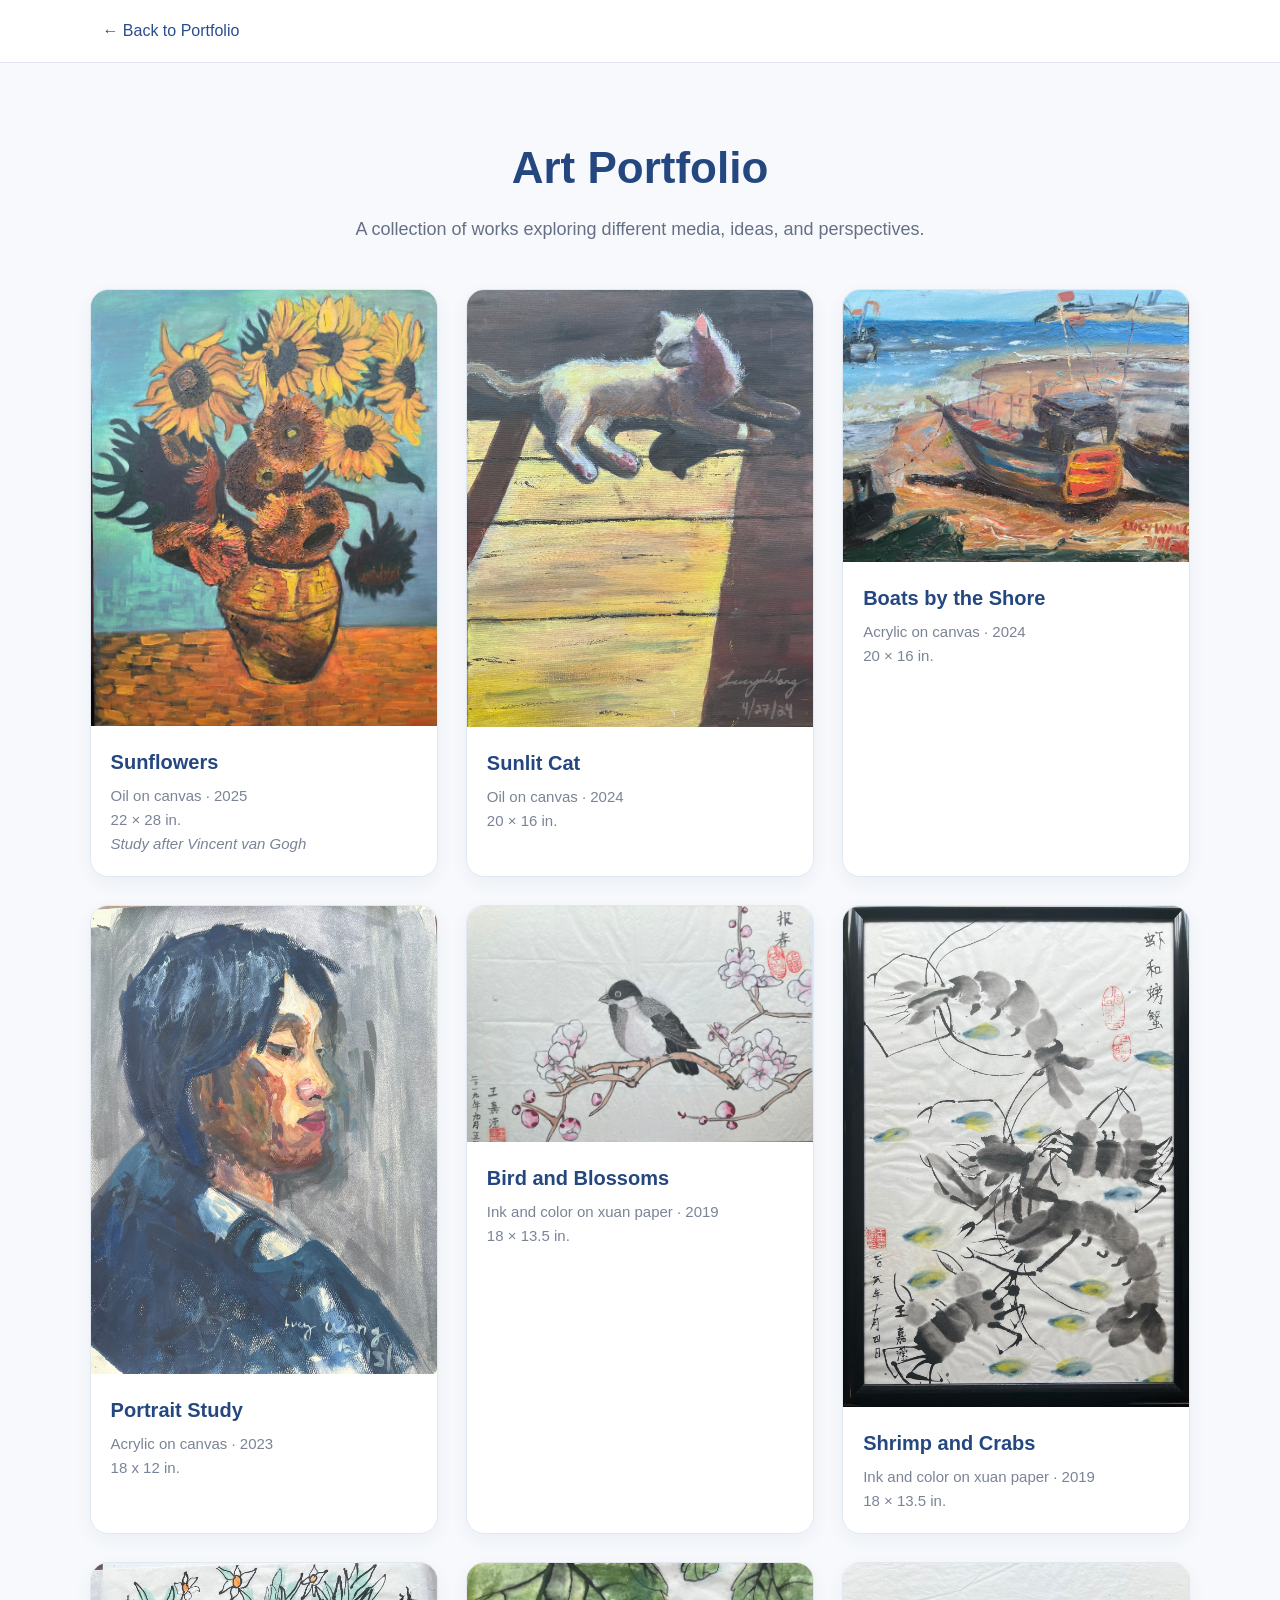
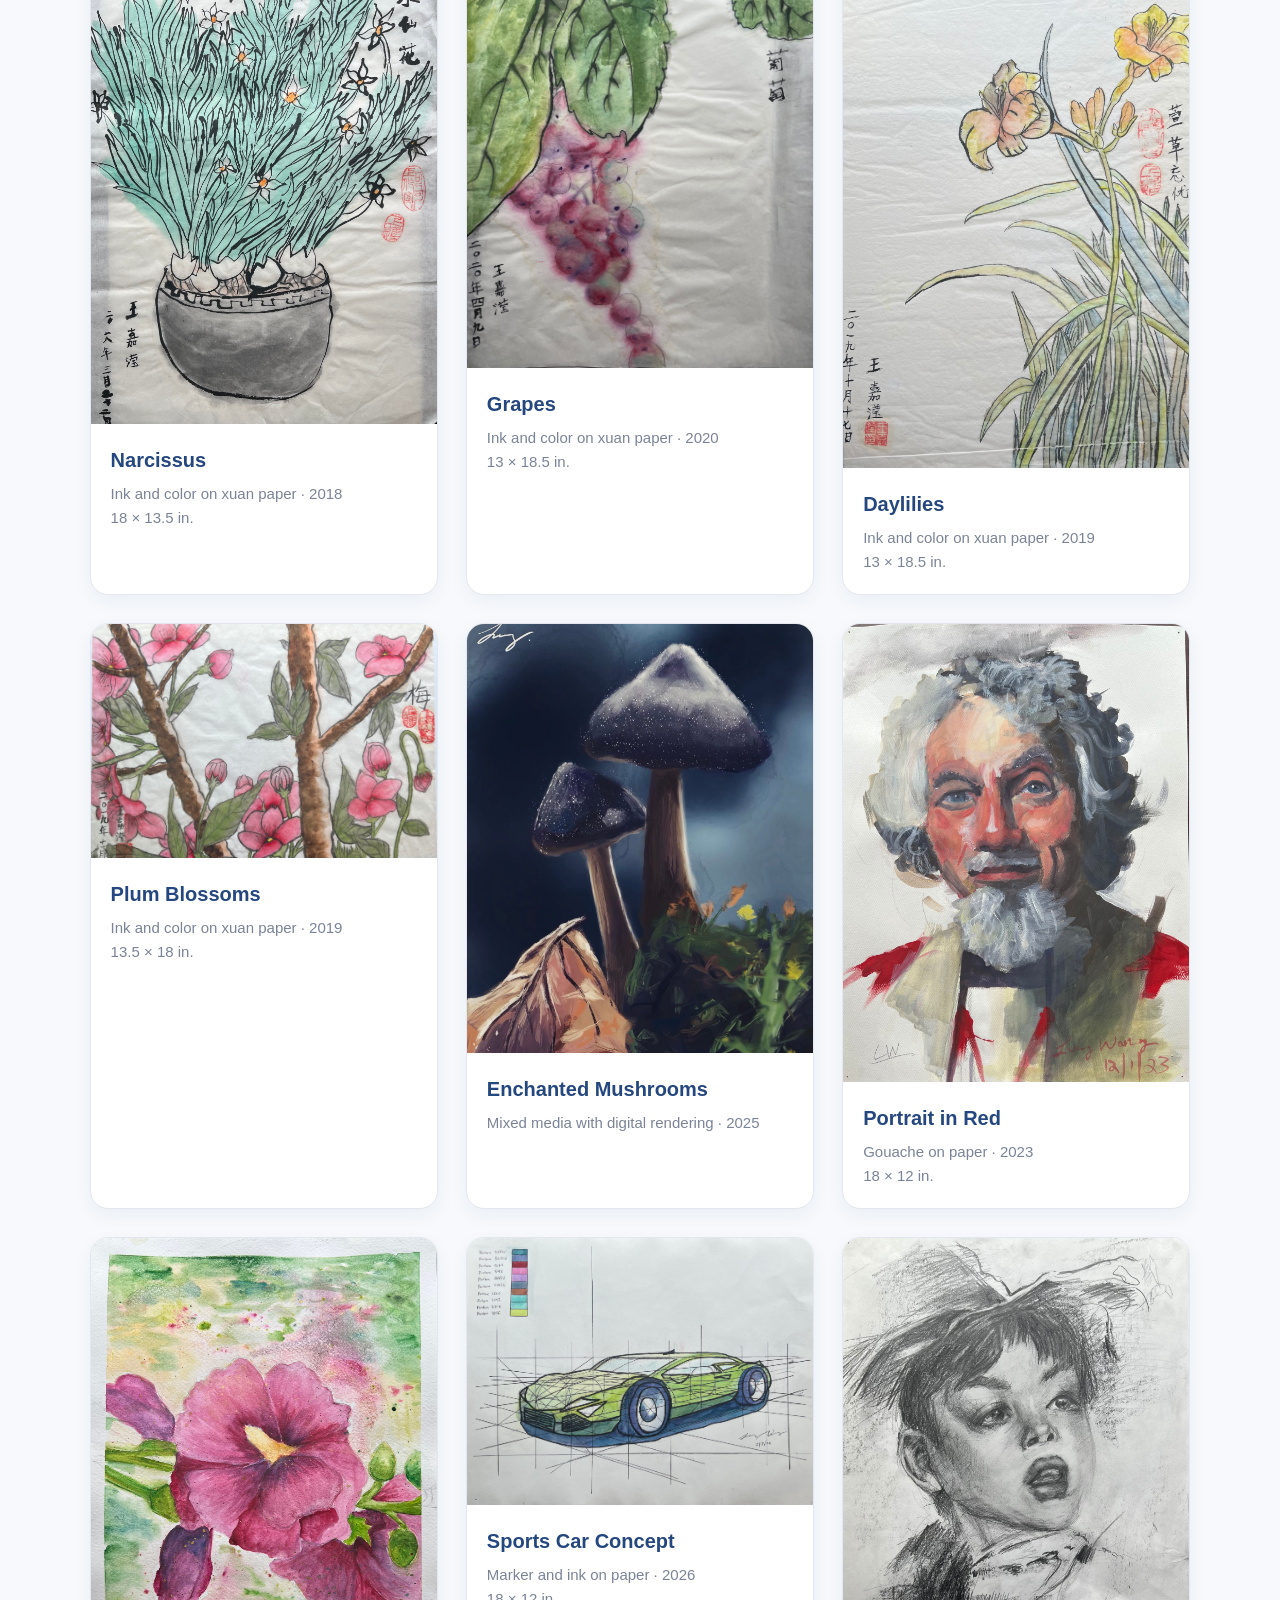
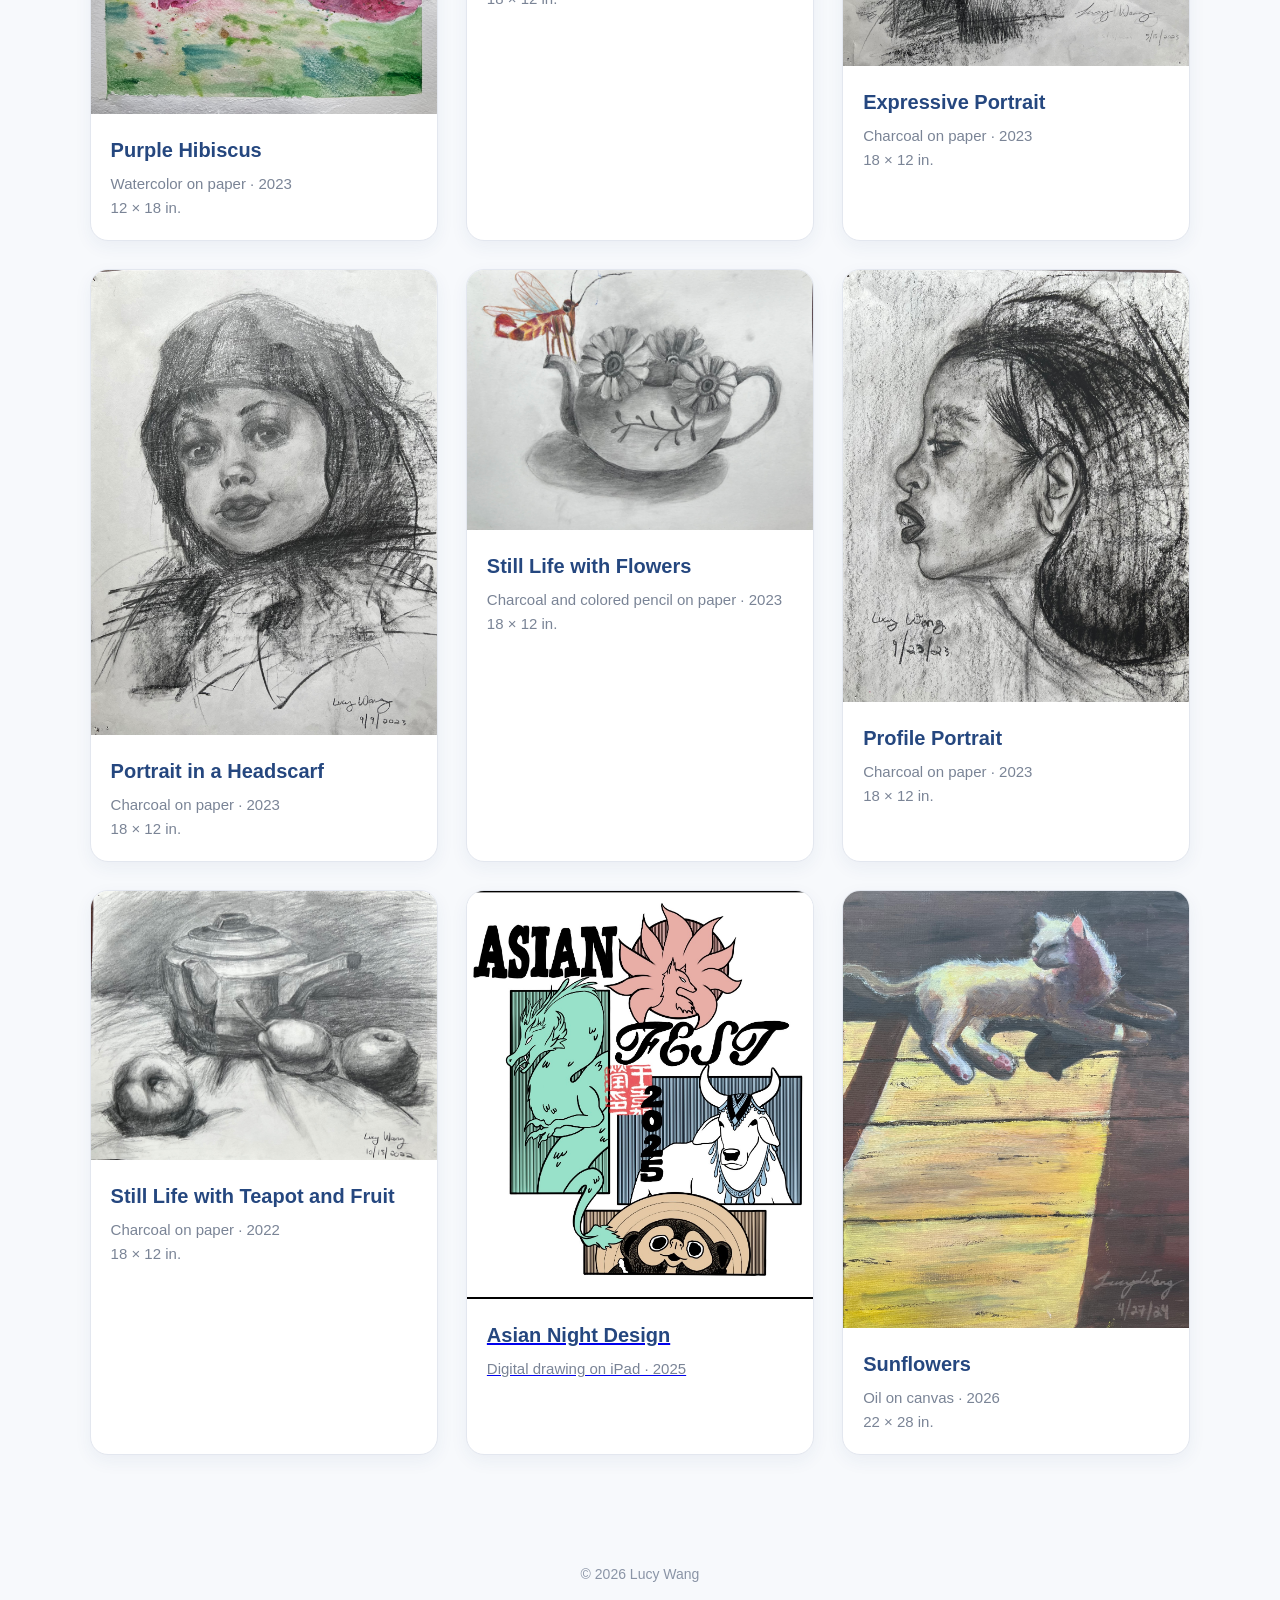
==== art.html @ b8e110b5 "Update art.html" ====
<!DOCTYPE html>
<html lang="en">
<head>
  <meta charset="UTF-8">
  <meta name="viewport" content="width=device-width, initial-scale=1.0">

  <title>Art Portfolio | Lucy Wang</title>

  <style>
    * {
      margin: 0;
      padding: 0;
      box-sizing: border-box;
    }

    body {
      font-family: Arial, Helvetica, sans-serif;
      background: #f7f9fc;
      color: #1f2f57;
      line-height: 1.6;
    }

    /* Top bar */
    .top-bar {
      width: 100%;
      background: white;
      border-bottom: 1px solid #e2e6ee;
      padding: 18px 8%;
      position: sticky;
      top: 0;
      z-index: 100;
    }

    .top-bar a {
      text-decoration: none;
      color: #284d8f;
      font-size: 16px;
      font-weight: 500;
    }

    .top-bar a:hover {
      opacity: 0.7;
    }

    /* Header */
    .art-header {
      text-align: center;
      padding: 70px 20px 45px;
    }

    .art-header h1 {
      font-size: 44px;
      font-weight: 600;
      margin-bottom: 12px;
      color: #25477f;
    }

    .art-header p {
      max-width: 680px;
      margin: 0 auto;
      font-size: 18px;
      color: #667085;
    }

    /* Gallery */
    .gallery {
      width: 86%;
      max-width: 1200px;
      margin: 0 auto;
      display: grid;
      grid-template-columns: repeat(3, 1fr);
      gap: 28px;
      padding-bottom: 80px;
    }

    .art-card {
      background: white;
      border: 1px solid #e3e7ef;
      border-radius: 18px;
      overflow: hidden;
      box-shadow: 0 6px 18px rgba(36, 71, 127, 0.06);
      transition: transform 0.25s ease, box-shadow 0.25s ease;
    }

    .art-card:hover {
      transform: translateY(-5px);
      box-shadow: 0 10px 25px rgba(36, 71, 127, 0.12);
    }

    .art-card img {
    width: 100%;
    height: auto;
    display: block;
}

    .art-info {
      padding: 20px;
    }

    .art-info h3 {
      font-size: 20px;
      margin-bottom: 6px;
      color: #25477f;
    }

    .art-info p {
      font-size: 15px;
      color: #7a8496;
    }

    /* Footer */
    footer {
      text-align: center;
      padding: 28px 20px 40px;
      color: #8a94a6;
      font-size: 14px;
    }

    /* Tablet */
    @media (max-width: 900px) {
      .gallery {
        grid-template-columns: repeat(2, 1fr);
      }

      .art-header h1 {
        font-size: 38px;
      }
    }

    /* Mobile */
    @media (max-width: 600px) {
      .top-bar {
        padding: 16px 6%;
      }

      .art-header {
        padding: 50px 20px 35px;
      }

      .art-header h1 {
        font-size: 32px;
      }

      .art-header p {
        font-size: 16px;
      }

      .gallery {
        width: 90%;
        grid-template-columns: 1fr;
        gap: 22px;
      }

      .art-card img {
        height: auto;
      }
    }

    /* Full-screen artwork lightbox */
.art-card img {
    cursor: zoom-in;
}

.lightbox {
    display: none;
    position: fixed;
    inset: 0;
    z-index: 9999;
    background: rgba(0, 0, 0, 0.88);
    align-items: center;
    justify-content: center;
    padding: 30px;
}

.lightbox.active {
    display: flex;
}

.lightbox img {
    max-width: 92vw;
    max-height: 90vh;
    width: auto;
    height: auto;
    object-fit: contain;
    border-radius: 4px;
}

.lightbox-close {
    position: fixed;
    top: 20px;
    right: 28px;
    border: none;
    background: transparent;
    color: white;
    font-size: 42px;
    line-height: 1;
    cursor: pointer;
    z-index: 10000;
}
  </style>
</head>

<body>

  <!-- Back to main portfolio -->
  <div class="top-bar">
    <a href="index.html">← Back to Portfolio</a>
  </div>

  <!-- Page title -->
  <section class="art-header">
    <h1>Art Portfolio</h1>
    <p>
      A collection of works exploring different media, ideas,
      and perspectives.
    </p>
  </section>

  <!-- Art Gallery -->
  <section class="gallery">

    <!-- Artwork 1 -->
    <div class="art-card">
      <img src="images/art1.jpg" alt="Artwork by Lucy Wang">
      <div class="art-info">
        <h3>Sunflowers</h3>
<p>Oil on canvas · 2025</p>
<p>22 × 28 in.</p>
<p><em>Study after Vincent van Gogh</em></p>
      </div>
    </div>

    <!-- Artwork 2 -->
    <div class="art-card">
      <img src="images/art2.jpg" alt="Artwork by Lucy Wang">
      <div class="art-info">
         <h3>Sunlit Cat</h3>
<p>Oil on canvas · 2024</p>
<p>20 × 16 in.</p>
      </div>
    </div>

    <!-- Artwork 3 -->
    <div class="art-card">
      <img src="images/art9.jpg" alt="Artwork by Lucy Wang">
      <div class="art-info">
        <h3>Boats by the Shore</h3>
<p>Acrylic on canvas · 2024</p>
<p>20 × 16 in.</p>
      </div>
    </div>

    <!-- Artwork 4 -->
    <div class="art-card">
      <img src="images/art16.jpg" alt="Artwork by Lucy Wang">
      <div class="art-info">
       
        <h3>Portrait Study</h3>
<p>Acrylic on canvas · 2023</p>
<p>18 x 12 in.</p>
      </div>
    </div>

    <!-- Artwork 5 -->
    <div class="art-card">
      <img src="images/art3.jpg" alt="Artwork by Lucy Wang">
      <div class="art-info">
        <h3>Bird and Blossoms</h3>
<p>Ink and color on xuan paper · 2019</p>
<p>18 × 13.5 in.</p>
      </div>
    </div>

    <!-- Artwork 6 -->
    <div class="art-card">
      <img src="images/art4.jpg" alt="Artwork by Lucy Wang">
      <div class="art-info">
        <h3>Shrimp and Crabs</h3>
<p>Ink and color on xuan paper · 2019</p>
<p>18 × 13.5 in.</p>
      </div>
    </div>

    <!-- Artwork 7 -->
    <div class="art-card">
      <img src="images/art13.jpg" alt="Artwork by Lucy Wang">
      <div class="art-info">
        <h3>Narcissus</h3>
<p>Ink and color on xuan paper · 2018</p>
<p>18 × 13.5 in.</p>
      </div>
    </div>

    <!-- Artwork 8 -->
    <div class="art-card">
      <img src="images/art12.jpg" alt="Artwork by Lucy Wang">
      <div class="art-info">
        <h3>Grapes</h3>
<p>Ink and color on xuan paper · 2020</p>
<p>13 × 18.5 in.</p>
      </div>
    </div>

    <!-- Artwork 9 -->
    <div class="art-card">
      <img src="images/art11.jpg" alt="Artwork by Lucy Wang">
      <div class="art-info">
        <h3>Daylilies</h3>
<p>Ink and color on xuan paper · 2019</p>
<p>13 × 18.5 in.</p>
    </div>
</div>
    <!-- Artwork 10 -->
    <div class="art-card">
      <img src="images/art10.jpg" alt="Artwork by Lucy Wang">
      <div class="art-info">
        <h3>Plum Blossoms</h3>
<p>Ink and color on xuan paper · 2019</p>
<p>13.5 × 18 in.</p>
      </div>
    </div>

    <!-- Artwork 11 -->
    <div class="art-card">
      <img src="images/art5.jpg" alt="Artwork by Lucy Wang">
      <div class="art-info">
        <h3>Enchanted Mushrooms</h3>
<p>Mixed media with digital rendering · 2025</p>
      </div>
    </div>

    <!-- Artwork 12 -->
    <div class="art-card">
      <img src="images/art6.jpg" alt="Artwork by Lucy Wang">
      <div class="art-info">
       <h3>Portrait in Red</h3>
<p>Gouache on paper · 2023</p>
<p>18 × 12 in.</p>
    </div>
</div>
    <!-- Artwork 13 -->
    <div class="art-card">
      <img src="images/art15.jpg" alt="Artwork by Lucy Wang">
      <div class="art-info">
        <h3>Purple Hibiscus</h3>
<p>Watercolor on paper · 2023</p>
<p>12 × 18 in.</p>
      </div>
    </div>

    <!-- Artwork 14 -->
    <div class="art-card">
      <img src="images/art14.jpg" alt="Artwork by Lucy Wang">
      <div class="art-info">
       <h3>Sports Car Concept</h3>
<p>Marker and ink on paper · 2026</p>
<p>18 × 12 in.</p>
      </div>
    </div>

    <!-- Artwork 15 -->
    <div class="art-card">
      <img src="images/art7.jpg" alt="Artwork by Lucy Wang">
      <div class="art-info">
        <h3>Expressive Portrait</h3>
<p>Charcoal on paper · 2023</p>
<p>18 × 12 in.</p>
      </div>
    </div>

    <!-- Artwork 16 -->
    <div class="art-card">
      <img src="images/art8.jpg" alt="Artwork by Lucy Wang">
      <div class="art-info">
        <h3>Portrait in a Headscarf</h3>
<p>Charcoal on paper · 2023</p>
<p>18 × 12 in.</p>
      </div>
    </div>

    <!-- Artwork 17 -->
    <div class="art-card">
      <img src="images/art19.jpg" alt="Artwork by Lucy Wang">
      <div class="art-info">
        <h3>Still Life with Flowers</h3>
<p>Charcoal and colored pencil on paper · 2023</p>
<p>18 × 12 in.</p>

      </div>
    </div>

    <!-- Artwork 18 -->
    <div class="art-card">
      <img src="images/art18.jpg" alt="Artwork by Lucy Wang">
      <div class="art-info">
        <h3>Profile Portrait</h3>
<p>Charcoal on paper · 2023</p>
<p>18 × 12 in.</p>
      </div>
    </div>

    <!-- Artwork 19 -->
    <div class="art-card">
      <img src="images/art17.jpg" alt="Artwork by Lucy Wang">
      <div class="art-info">
        <h3>Still Life with Teapot and Fruit</h3>
<p>Charcoal on paper · 2022</p>
<p>18 × 12 in.</p>

      </div>
    </div>

    <!-- Artwork 20 -->
    
   
    <a href="asian-night.html" class="art-card">
  <img src="images/asian-night-design.jpg" alt="Asian Night Poster Design">
  <div class="art-info">
    <h3>Asian Night Design</h3>
    <p>Digital drawing on iPad · 2025</p>
  </div>
</a>

    <!-- Artwork 21 -->
    <div class="art-card">
      <img src="images/art2.jpg" alt="Artwork by Lucy Wang">
      <div class="art-info">
        <h3>Sunflowers</h3>
<p>Oil on canvas · 2026</p>
<p>22 × 28 in.</p>
      </div>
    </div>

  </section>

  <footer>
    © 2026 Lucy Wang
  </footer>

  <!-- Artwork Lightbox -->
<div id="lightbox" class="lightbox">
    <button class="lightbox-close" aria-label="Close">&times;</button>
    <img id="lightbox-img" src="" alt="Enlarged artwork">
</div>

<script>
    const lightbox = document.getElementById("lightbox");
    const lightboxImg = document.getElementById("lightbox-img");
    const closeBtn = document.querySelector(".lightbox-close");

    document.querySelectorAll(".art-card img").forEach(img => {
        img.addEventListener("click", function () {
            lightboxImg.src = this.src;
            lightboxImg.alt = this.alt;
            lightbox.classList.add("active");
            document.body.style.overflow = "hidden";
        });
    });

    function closeLightbox() {
        lightbox.classList.remove("active");
        document.body.style.overflow = "";
    }

    closeBtn.addEventListener("click", closeLightbox);

    lightbox.addEventListener("click", function (e) {
        if (e.target === lightbox) {
            closeLightbox();
        }
    });

    document.addEventListener("keydown", function (e) {
        if (e.key === "Escape") {
            closeLightbox();
        }
    });
</script>
</body>
</html>
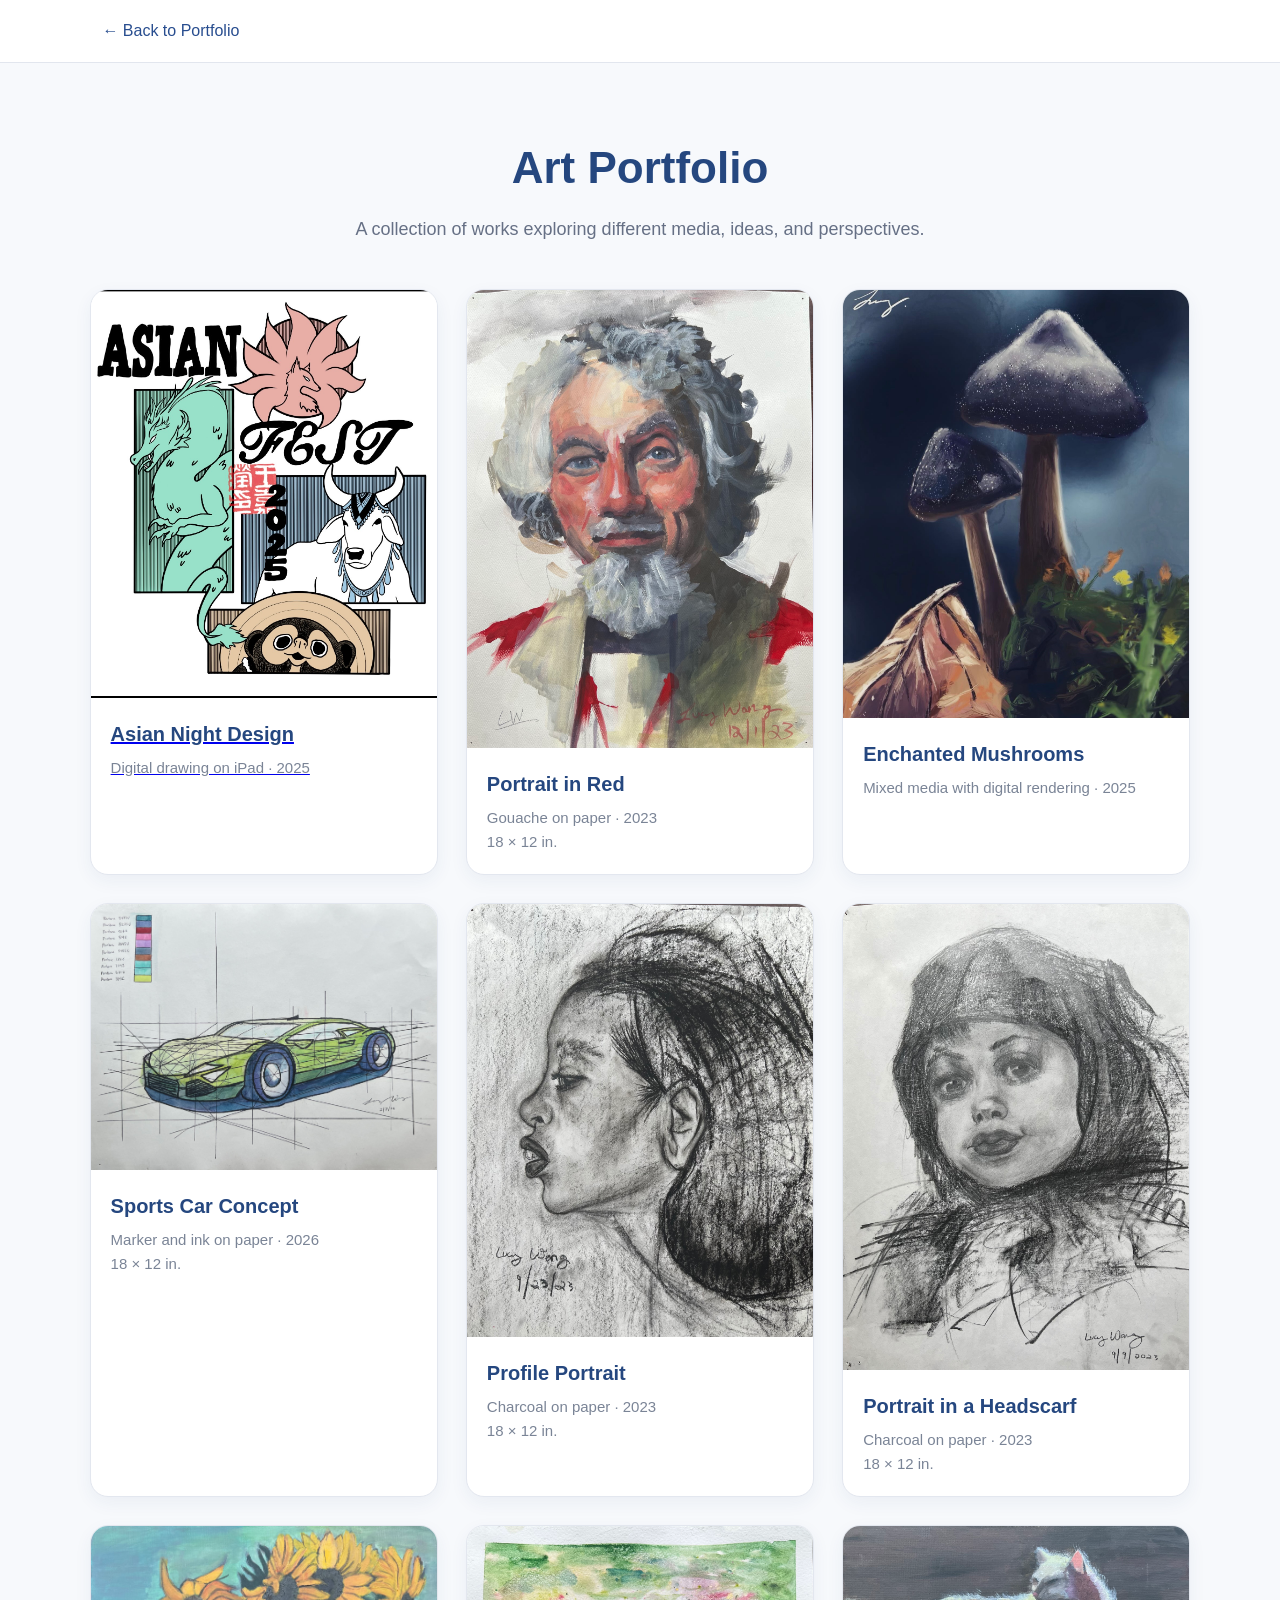
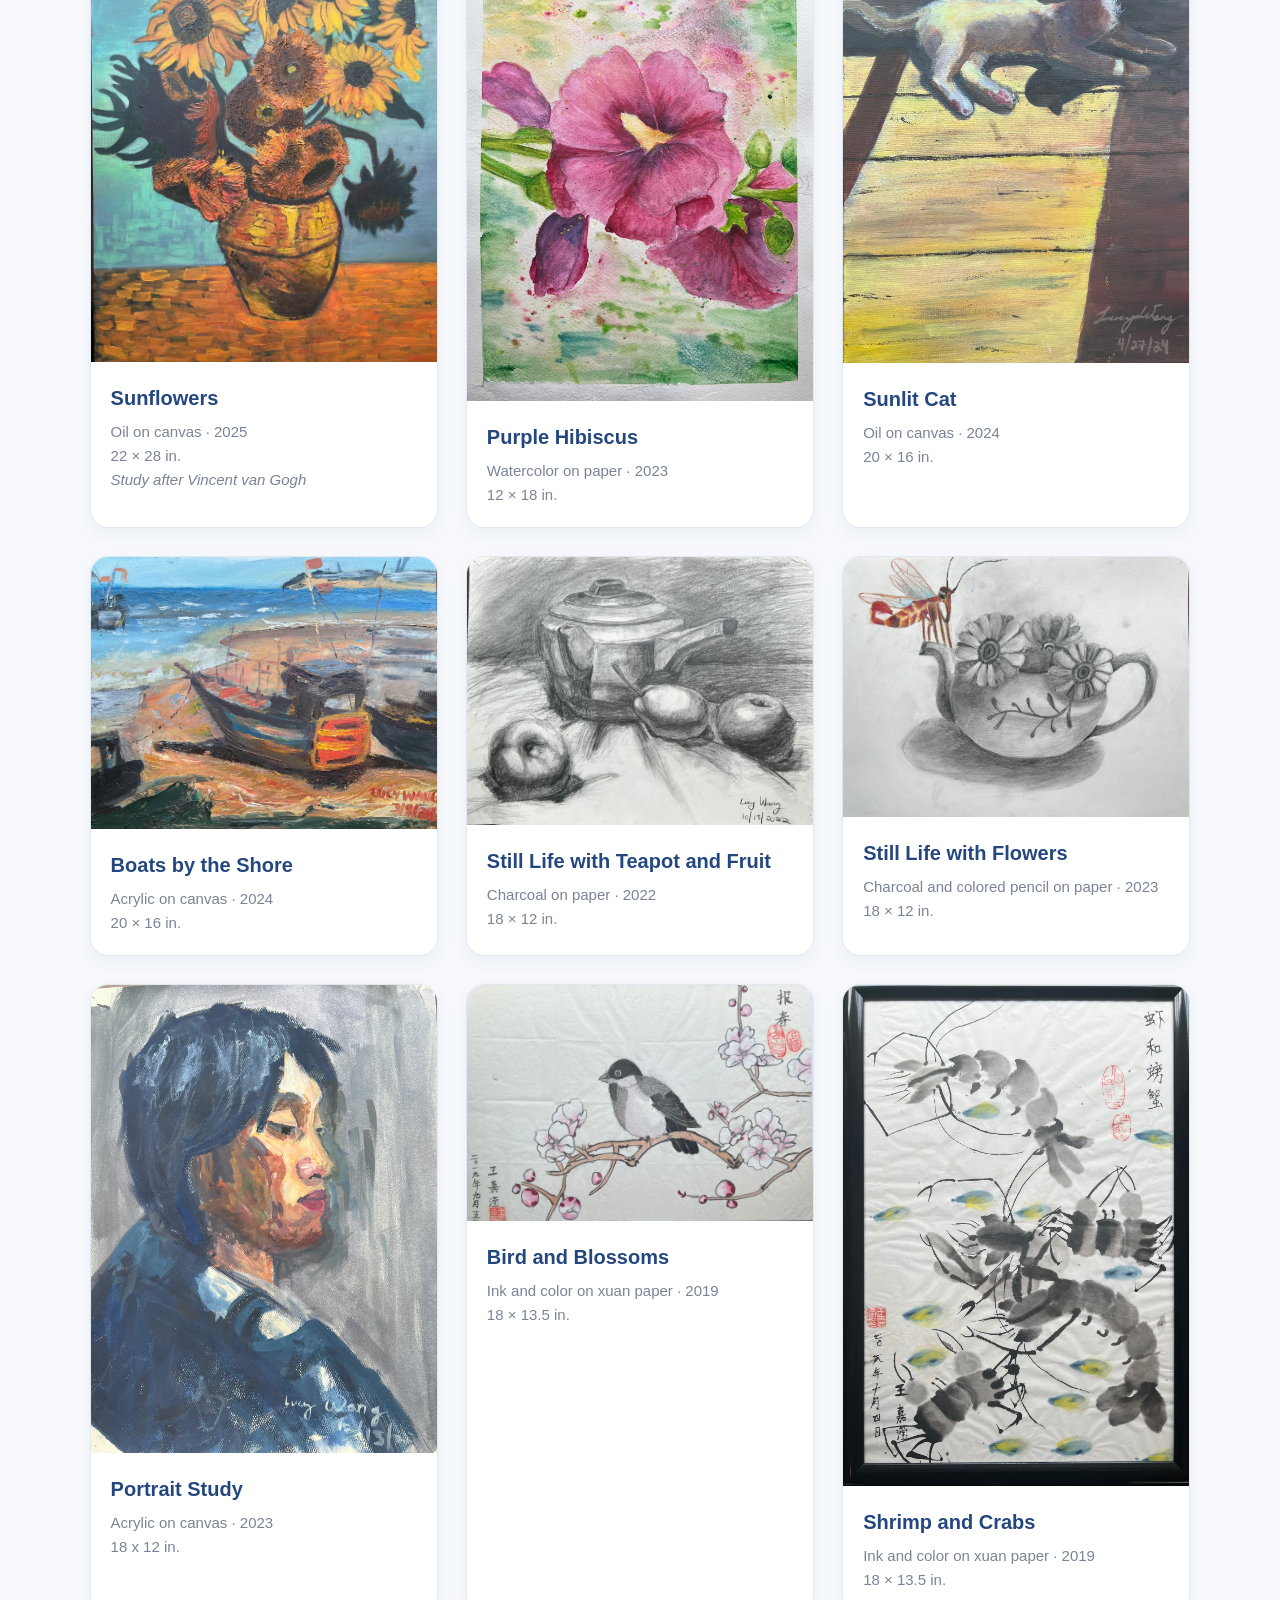
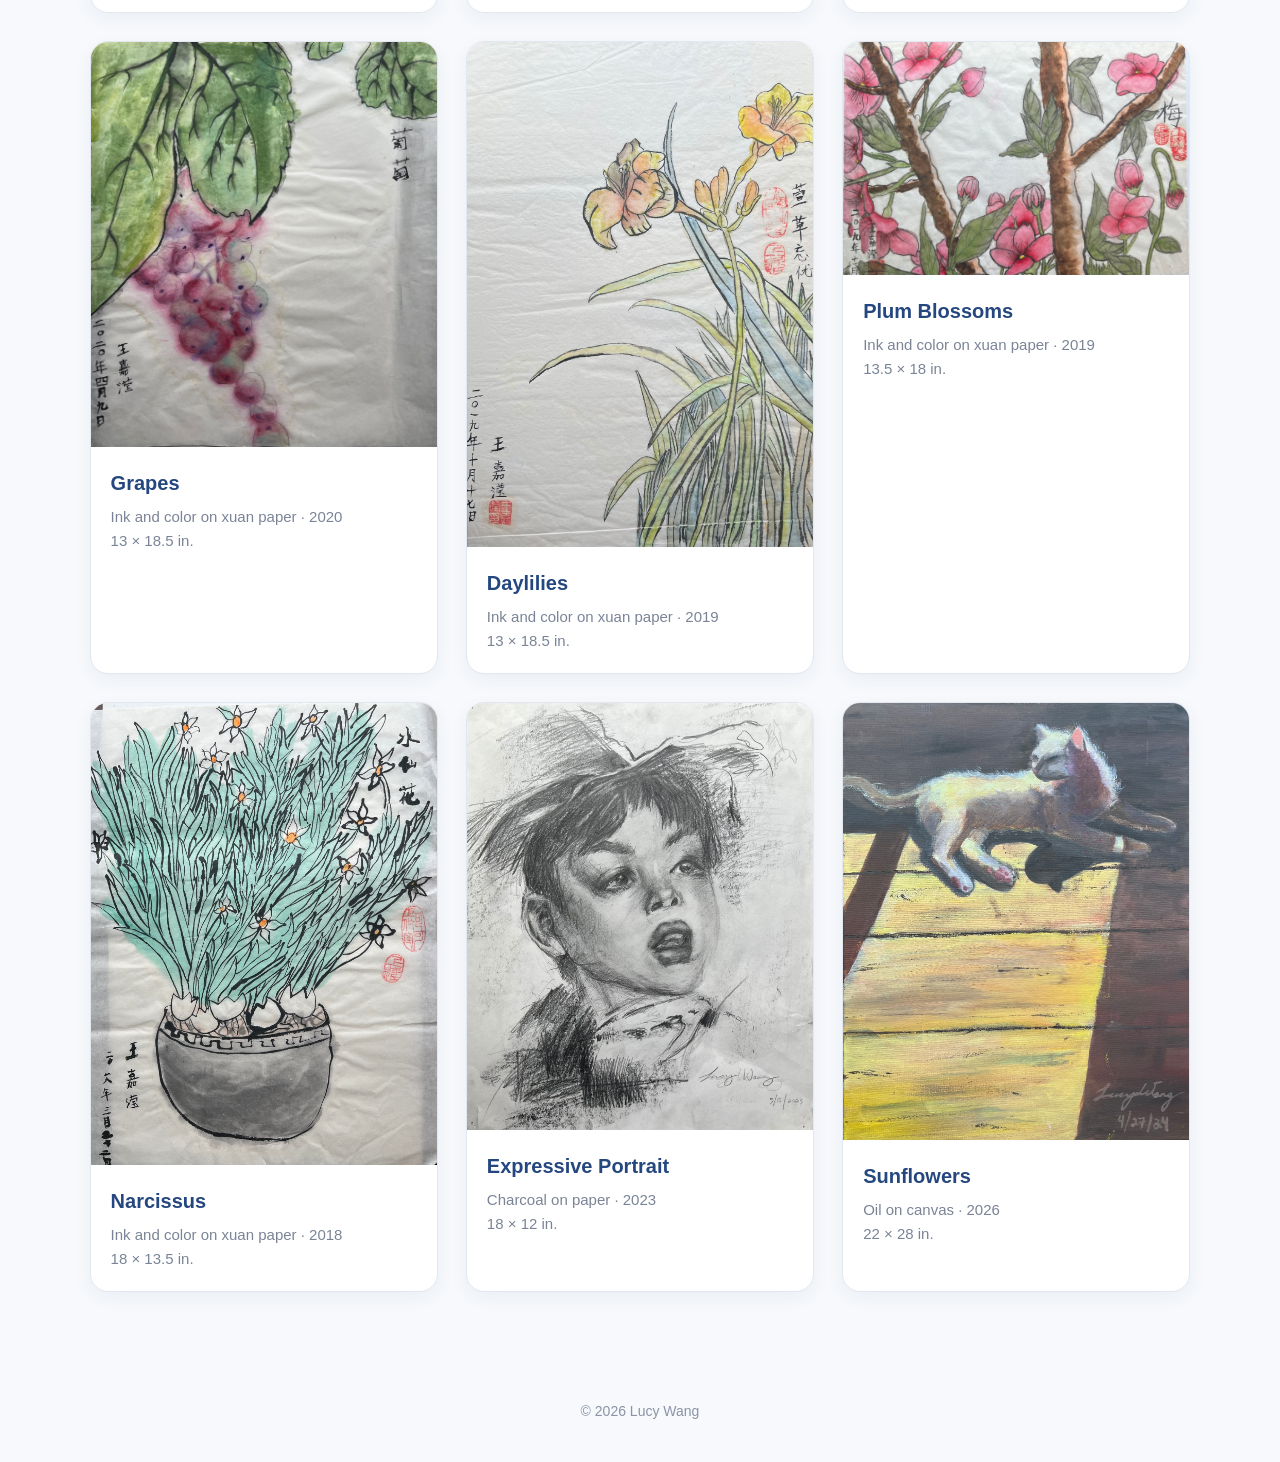
==== commit d2374d9a: "Update art.html" ====
--- a/art.html
+++ b/art.html
@@ -220,207 +220,219 @@
   <section class="gallery">
 
     <!-- Artwork 1 -->
-    <div class="art-card">
-      <img src="images/art1.jpg" alt="Artwork by Lucy Wang">
-      <div class="art-info">
-        <h3>Sunflowers</h3>
-<p>Oil on canvas · 2025</p>
-<p>22 × 28 in.</p>
-<p><em>Study after Vincent van Gogh</em></p>
-      </div>
-    </div>
-
-    <!-- Artwork 2 -->
-    <div class="art-card">
-      <img src="images/art2.jpg" alt="Artwork by Lucy Wang">
-      <div class="art-info">
-         <h3>Sunlit Cat</h3>
-<p>Oil on canvas · 2024</p>
-<p>20 × 16 in.</p>
-      </div>
-    </div>
-
-    <!-- Artwork 3 -->
-    <div class="art-card">
-      <img src="images/art9.jpg" alt="Artwork by Lucy Wang">
-      <div class="art-info">
-        <h3>Boats by the Shore</h3>
-<p>Acrylic on canvas · 2024</p>
-<p>20 × 16 in.</p>
-      </div>
-    </div>
-
-    <!-- Artwork 4 -->
-    <div class="art-card">
-      <img src="images/art16.jpg" alt="Artwork by Lucy Wang">
-      <div class="art-info">
-       
-        <h3>Portrait Study</h3>
-<p>Acrylic on canvas · 2023</p>
-<p>18 x 12 in.</p>
-      </div>
-    </div>
-
-    <!-- Artwork 5 -->
-    <div class="art-card">
-      <img src="images/art3.jpg" alt="Artwork by Lucy Wang">
-      <div class="art-info">
-        <h3>Bird and Blossoms</h3>
-<p>Ink and color on xuan paper · 2019</p>
-<p>18 × 13.5 in.</p>
-      </div>
-    </div>
-
-    <!-- Artwork 6 -->
-    <div class="art-card">
-      <img src="images/art4.jpg" alt="Artwork by Lucy Wang">
-      <div class="art-info">
-        <h3>Shrimp and Crabs</h3>
-<p>Ink and color on xuan paper · 2019</p>
-<p>18 × 13.5 in.</p>
-      </div>
-    </div>
-
-    <!-- Artwork 7 -->
-    <div class="art-card">
-      <img src="images/art13.jpg" alt="Artwork by Lucy Wang">
-      <div class="art-info">
-        <h3>Narcissus</h3>
-<p>Ink and color on xuan paper · 2018</p>
-<p>18 × 13.5 in.</p>
-      </div>
-    </div>
-
-    <!-- Artwork 8 -->
-    <div class="art-card">
-      <img src="images/art12.jpg" alt="Artwork by Lucy Wang">
-      <div class="art-info">
-        <h3>Grapes</h3>
-<p>Ink and color on xuan paper · 2020</p>
-<p>13 × 18.5 in.</p>
-      </div>
-    </div>
-
-    <!-- Artwork 9 -->
-    <div class="art-card">
-      <img src="images/art11.jpg" alt="Artwork by Lucy Wang">
-      <div class="art-info">
-        <h3>Daylilies</h3>
-<p>Ink and color on xuan paper · 2019</p>
-<p>13 × 18.5 in.</p>
-    </div>
-</div>
-    <!-- Artwork 10 -->
-    <div class="art-card">
-      <img src="images/art10.jpg" alt="Artwork by Lucy Wang">
-      <div class="art-info">
-        <h3>Plum Blossoms</h3>
-<p>Ink and color on xuan paper · 2019</p>
-<p>13.5 × 18 in.</p>
-      </div>
-    </div>
-
-    <!-- Artwork 11 -->
-    <div class="art-card">
-      <img src="images/art5.jpg" alt="Artwork by Lucy Wang">
-      <div class="art-info">
-        <h3>Enchanted Mushrooms</h3>
-<p>Mixed media with digital rendering · 2025</p>
-      </div>
-    </div>
-
-    <!-- Artwork 12 -->
-    <div class="art-card">
-      <img src="images/art6.jpg" alt="Artwork by Lucy Wang">
-      <div class="art-info">
-       <h3>Portrait in Red</h3>
-<p>Gouache on paper · 2023</p>
-<p>18 × 12 in.</p>
-    </div>
-</div>
-    <!-- Artwork 13 -->
-    <div class="art-card">
-      <img src="images/art15.jpg" alt="Artwork by Lucy Wang">
-      <div class="art-info">
-        <h3>Purple Hibiscus</h3>
-<p>Watercolor on paper · 2023</p>
-<p>12 × 18 in.</p>
-      </div>
-    </div>
-
-    <!-- Artwork 14 -->
-    <div class="art-card">
-      <img src="images/art14.jpg" alt="Artwork by Lucy Wang">
-      <div class="art-info">
-       <h3>Sports Car Concept</h3>
-<p>Marker and ink on paper · 2026</p>
-<p>18 × 12 in.</p>
-      </div>
-    </div>
-
-    <!-- Artwork 15 -->
-    <div class="art-card">
-      <img src="images/art7.jpg" alt="Artwork by Lucy Wang">
-      <div class="art-info">
-        <h3>Expressive Portrait</h3>
-<p>Charcoal on paper · 2023</p>
-<p>18 × 12 in.</p>
-      </div>
-    </div>
-
-    <!-- Artwork 16 -->
-    <div class="art-card">
-      <img src="images/art8.jpg" alt="Artwork by Lucy Wang">
-      <div class="art-info">
-        <h3>Portrait in a Headscarf</h3>
-<p>Charcoal on paper · 2023</p>
-<p>18 × 12 in.</p>
-      </div>
-    </div>
-
-    <!-- Artwork 17 -->
-    <div class="art-card">
-      <img src="images/art19.jpg" alt="Artwork by Lucy Wang">
-      <div class="art-info">
-        <h3>Still Life with Flowers</h3>
-<p>Charcoal and colored pencil on paper · 2023</p>
-<p>18 × 12 in.</p>
-
-      </div>
-    </div>
-
-    <!-- Artwork 18 -->
-    <div class="art-card">
-      <img src="images/art18.jpg" alt="Artwork by Lucy Wang">
-      <div class="art-info">
-        <h3>Profile Portrait</h3>
-<p>Charcoal on paper · 2023</p>
-<p>18 × 12 in.</p>
-      </div>
-    </div>
-
-    <!-- Artwork 19 -->
-    <div class="art-card">
-      <img src="images/art17.jpg" alt="Artwork by Lucy Wang">
-      <div class="art-info">
-        <h3>Still Life with Teapot and Fruit</h3>
-<p>Charcoal on paper · 2022</p>
-<p>18 × 12 in.</p>
-
-      </div>
-    </div>
-
-    <!-- Artwork 20 -->
-    
-   
-    <a href="asian-night.html" class="art-card">
+<a href="asian-night.html" class="art-card">
   <img src="images/asian-night-design.jpg" alt="Asian Night Poster Design">
   <div class="art-info">
     <h3>Asian Night Design</h3>
     <p>Digital drawing on iPad · 2025</p>
   </div>
 </a>
-
+    
+    <!-- Artwork 2 -->
+<div class="art-card">
+      <img src="images/art6.jpg" alt="Artwork by Lucy Wang">
+      <div class="art-info">
+       <h3>Portrait in Red</h3>
+<p>Gouache on paper · 2023</p>
+<p>18 × 12 in.</p>
+    </div>
+</div>
+    
+    <!-- Artwork 3 -->
+<div class="art-card">
+      <img src="images/art5.jpg" alt="Artwork by Lucy Wang">
+      <div class="art-info">
+        <h3>Enchanted Mushrooms</h3>
+<p>Mixed media with digital rendering · 2025</p>
+      </div>
+</div>
+
+    <!-- Artwork 4 -->
+<div class="art-card">
+      <img src="images/art14.jpg" alt="Artwork by Lucy Wang">
+      <div class="art-info">
+       <h3>Sports Car Concept</h3>
+<p>Marker and ink on paper · 2026</p>
+<p>18 × 12 in.</p>
+      </div>
+</div>
+
+
+    <!-- Artwork 5 -->
+<div class="art-card">
+      <img src="images/art18.jpg" alt="Artwork by Lucy Wang">
+      <div class="art-info">
+        <h3>Profile Portrait</h3>
+<p>Charcoal on paper · 2023</p>
+<p>18 × 12 in.</p>
+      </div>
+</div>
+
+   
+    <!-- Artwork 6 -->
+<div class="art-card">
+      <img src="images/art8.jpg" alt="Artwork by Lucy Wang">
+      <div class="art-info">
+        <h3>Portrait in a Headscarf</h3>
+<p>Charcoal on paper · 2023</p>
+<p>18 × 12 in.</p>
+      </div>
+ </div>
+
+
+    <!-- Artwork 7 -->
+<div class="art-card">
+      <img src="images/art1.jpg" alt="Artwork by Lucy Wang">
+      <div class="art-info">
+        <h3>Sunflowers</h3>
+<p>Oil on canvas · 2025</p>
+<p>22 × 28 in.</p>
+<p><em>Study after Vincent van Gogh</em></p>
+      </div>
+</div>
+
+    
+
+    <!-- Artwork 8 -->
+<div class="art-card">
+      <img src="images/art15.jpg" alt="Artwork by Lucy Wang">
+      <div class="art-info">
+        <h3>Purple Hibiscus</h3>
+<p>Watercolor on paper · 2023</p>
+<p>12 × 18 in.</p>
+      </div>
+</div>
+
+  
+    <!-- Artwork 9 -->
+<div class="art-card">
+      <img src="images/art2.jpg" alt="Artwork by Lucy Wang">
+      <div class="art-info">
+         <h3>Sunlit Cat</h3>
+<p>Oil on canvas · 2024</p>
+<p>20 × 16 in.</p>
+      </div>
+</div>
+
+
+    <!-- Artwork 10 -->
+ <div class="art-card">
+      <img src="images/art9.jpg" alt="Artwork by Lucy Wang">
+      <div class="art-info">
+        <h3>Boats by the Shore</h3>
+<p>Acrylic on canvas · 2024</p>
+<p>20 × 16 in.</p>
+      </div>
+</div>
+
+    
+    <!-- Artwork 11 -->
+<div class="art-card">
+      <img src="images/art17.jpg" alt="Artwork by Lucy Wang">
+      <div class="art-info">
+        <h3>Still Life with Teapot and Fruit</h3>
+<p>Charcoal on paper · 2022</p>
+<p>18 × 12 in.</p>
+
+      </div>
+</div>
+  
+
+    <!-- Artwork 12 -->
+<div class="art-card">
+      <img src="images/art19.jpg" alt="Artwork by Lucy Wang">
+      <div class="art-info">
+        <h3>Still Life with Flowers</h3>
+<p>Charcoal and colored pencil on paper · 2023</p>
+<p>18 × 12 in.</p>
+
+      </div>
+  </div>  
+    
+    <!-- Artwork 13 -->
+ <div class="art-card">
+      <img src="images/art16.jpg" alt="Artwork by Lucy Wang">
+      <div class="art-info">
+       
+        <h3>Portrait Study</h3>
+<p>Acrylic on canvas · 2023</p>
+<p>18 x 12 in.</p>
+      </div>
+ </div>    
+    
+    <!-- Artwork 14 -->
+ <div class="art-card">
+      <img src="images/art3.jpg" alt="Artwork by Lucy Wang">
+      <div class="art-info">
+        <h3>Bird and Blossoms</h3>
+<p>Ink and color on xuan paper · 2019</p>
+<p>18 × 13.5 in.</p>
+      </div>
+ </div>
+   
+
+    <!-- Artwork 15 -->
+ <div class="art-card">
+      <img src="images/art4.jpg" alt="Artwork by Lucy Wang">
+      <div class="art-info">
+        <h3>Shrimp and Crabs</h3>
+<p>Ink and color on xuan paper · 2019</p>
+<p>18 × 13.5 in.</p>
+      </div>
+ </div>
+
+
+    <!-- Artwork 16 -->
+<div class="art-card">
+      <img src="images/art12.jpg" alt="Artwork by Lucy Wang">
+      <div class="art-info">
+        <h3>Grapes</h3>
+<p>Ink and color on xuan paper · 2020</p>
+<p>13 × 18.5 in.</p>
+      </div>
+</div>
+    
+    <!-- Artwork 17 -->
+ <div class="art-card">
+      <img src="images/art11.jpg" alt="Artwork by Lucy Wang">
+      <div class="art-info">
+        <h3>Daylilies</h3>
+<p>Ink and color on xuan paper · 2019</p>
+<p>13 × 18.5 in.</p>
+    </div>
+</div>    
+
+    <!-- Artwork 18 -->
+ <div class="art-card">
+      <img src="images/art10.jpg" alt="Artwork by Lucy Wang">
+      <div class="art-info">
+        <h3>Plum Blossoms</h3>
+<p>Ink and color on xuan paper · 2019</p>
+<p>13.5 × 18 in.</p>
+      </div>
+ </div>
+  
+    <!-- Artwork 19 -->
+ <div class="art-card">
+      <img src="images/art13.jpg" alt="Artwork by Lucy Wang">
+      <div class="art-info">
+        <h3>Narcissus</h3>
+<p>Ink and color on xuan paper · 2018</p>
+<p>18 × 13.5 in.</p>
+      </div>
+    </div>
+    
+    <!-- Artwork 20 -->
+<div class="art-card">
+      <img src="images/art7.jpg" alt="Artwork by Lucy Wang">
+      <div class="art-info">
+        <h3>Expressive Portrait</h3>
+<p>Charcoal on paper · 2023</p>
+<p>18 × 12 in.</p>
+      </div>
+    </div>    
+   
+   
     <!-- Artwork 21 -->
     <div class="art-card">
       <img src="images/art2.jpg" alt="Artwork by Lucy Wang">
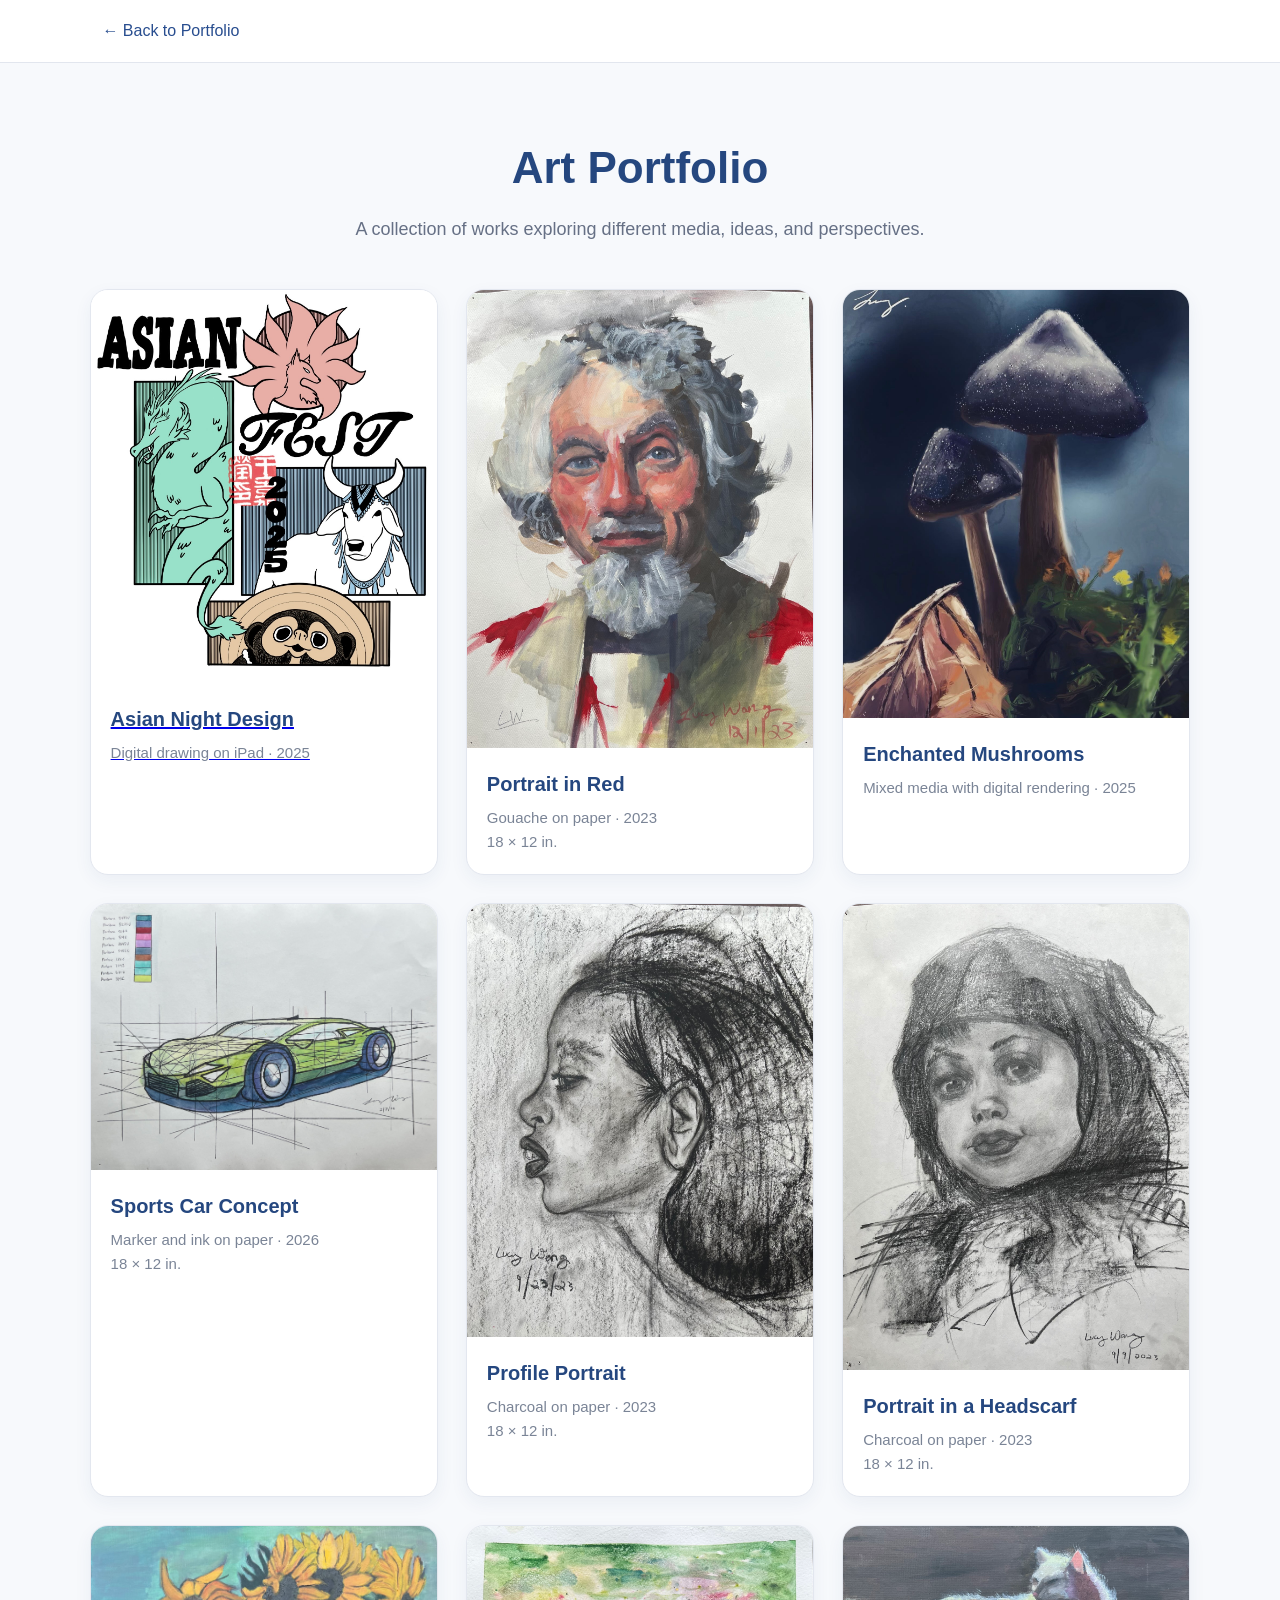
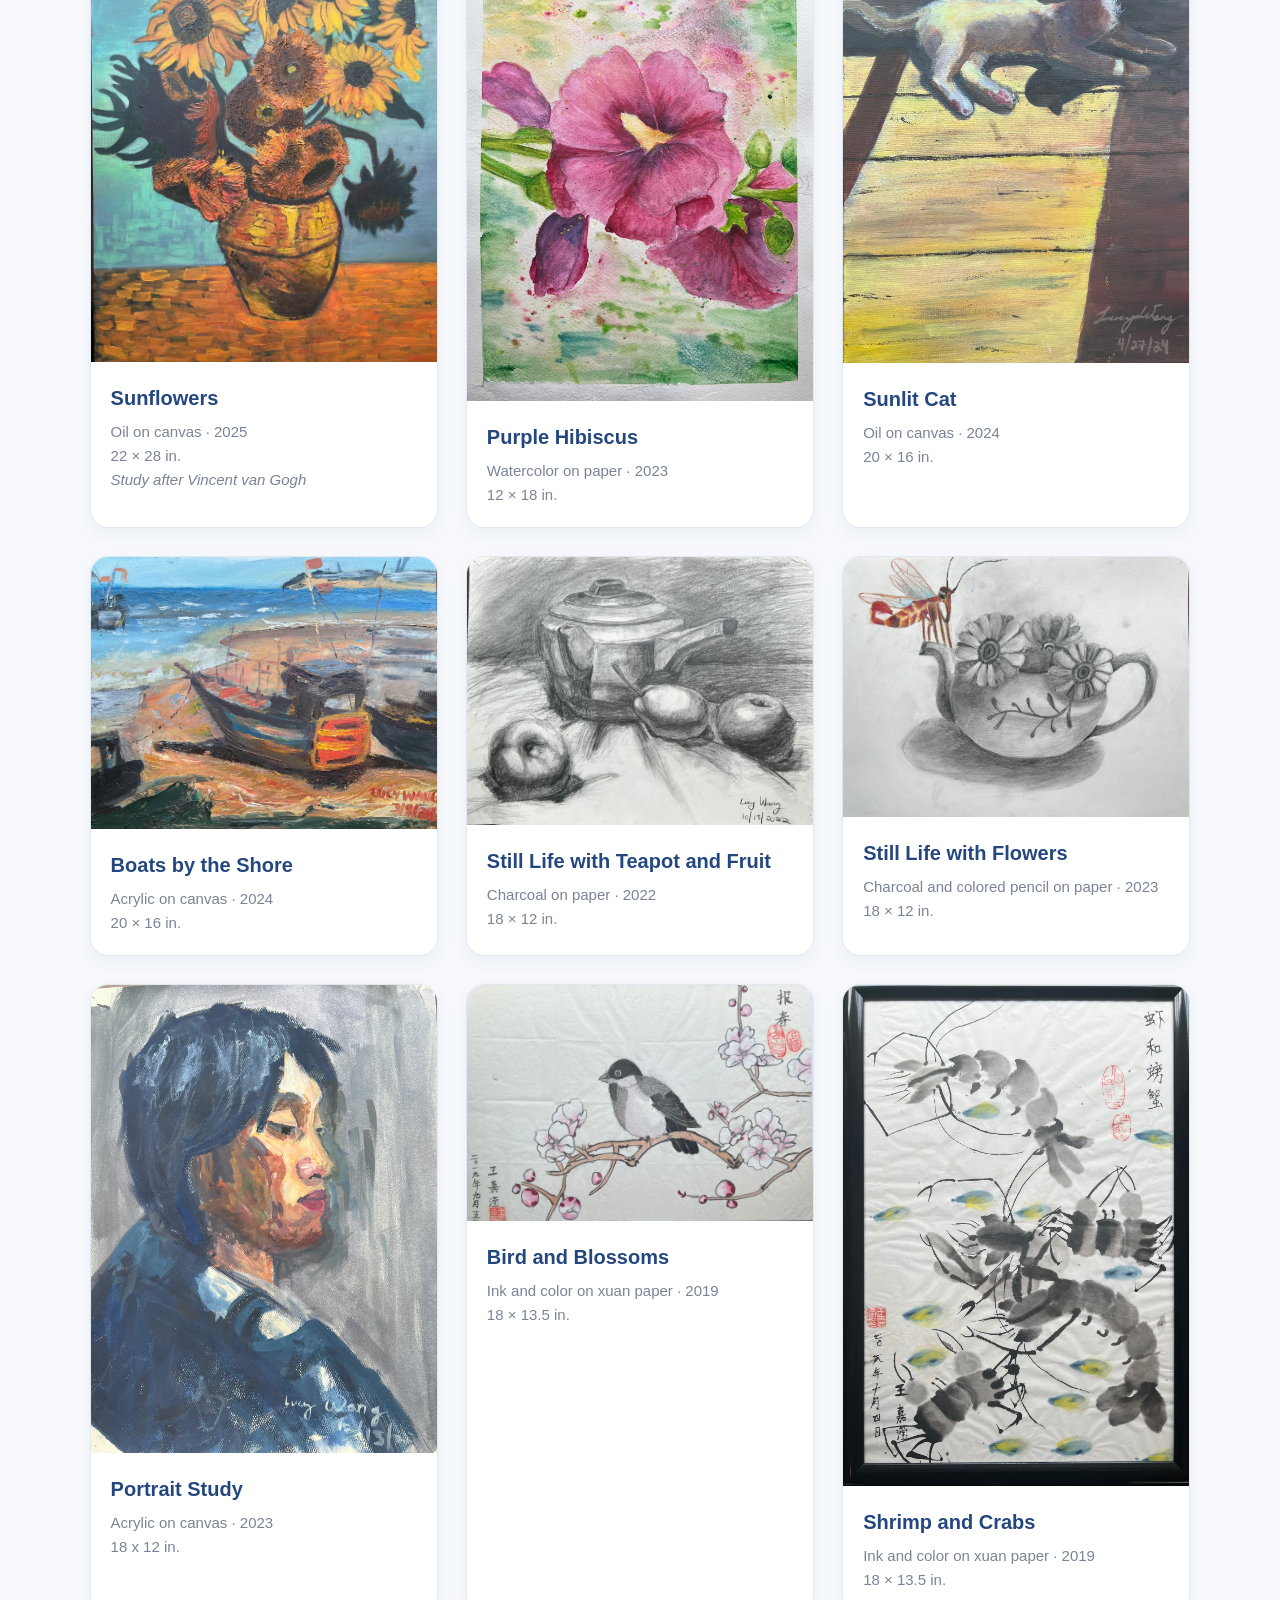
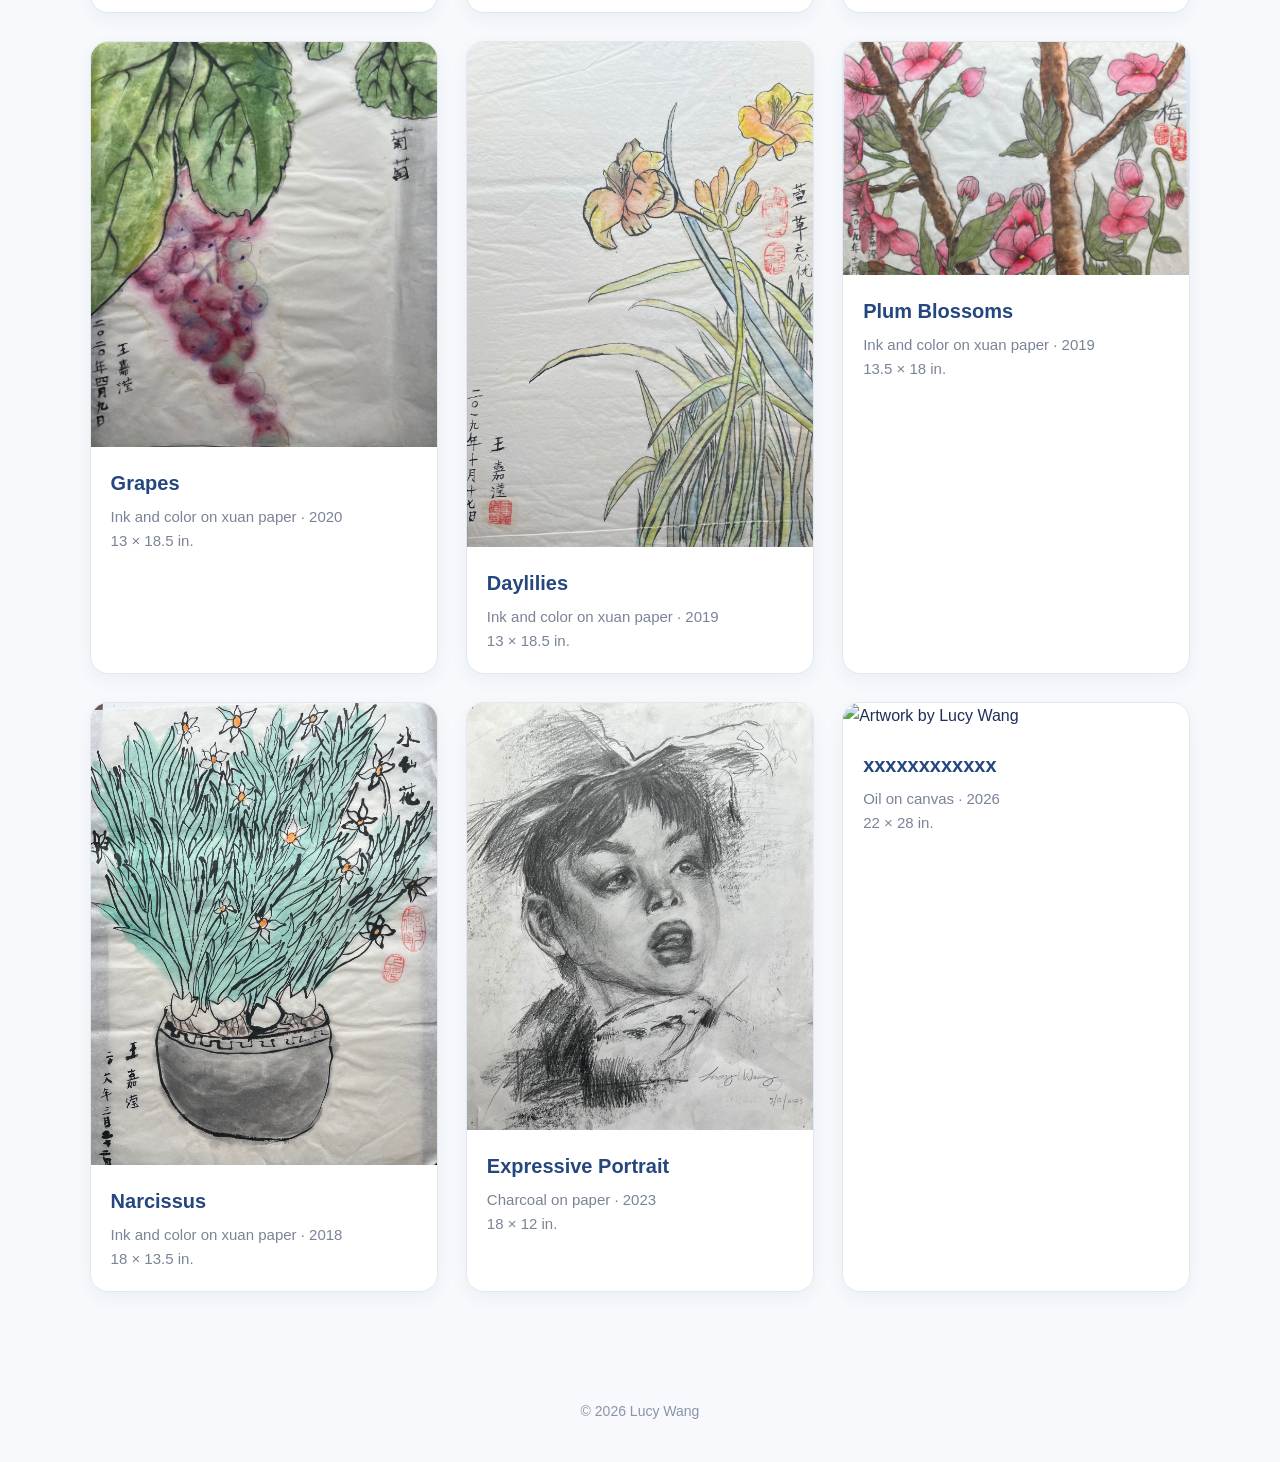
==== commit 292c1d08: "Update art.html" ====
--- a/art.html
+++ b/art.html
@@ -435,9 +435,9 @@
    
     <!-- Artwork 21 -->
     <div class="art-card">
-      <img src="images/art2.jpg" alt="Artwork by Lucy Wang">
-      <div class="art-info">
-        <h3>Sunflowers</h3>
+      <img src="images/xxxxxxxx" alt="Artwork by Lucy Wang">
+      <div class="art-info">
+        <h3>xxxxxxxxxxxx</h3>
 <p>Oil on canvas · 2026</p>
 <p>22 × 28 in.</p>
       </div>
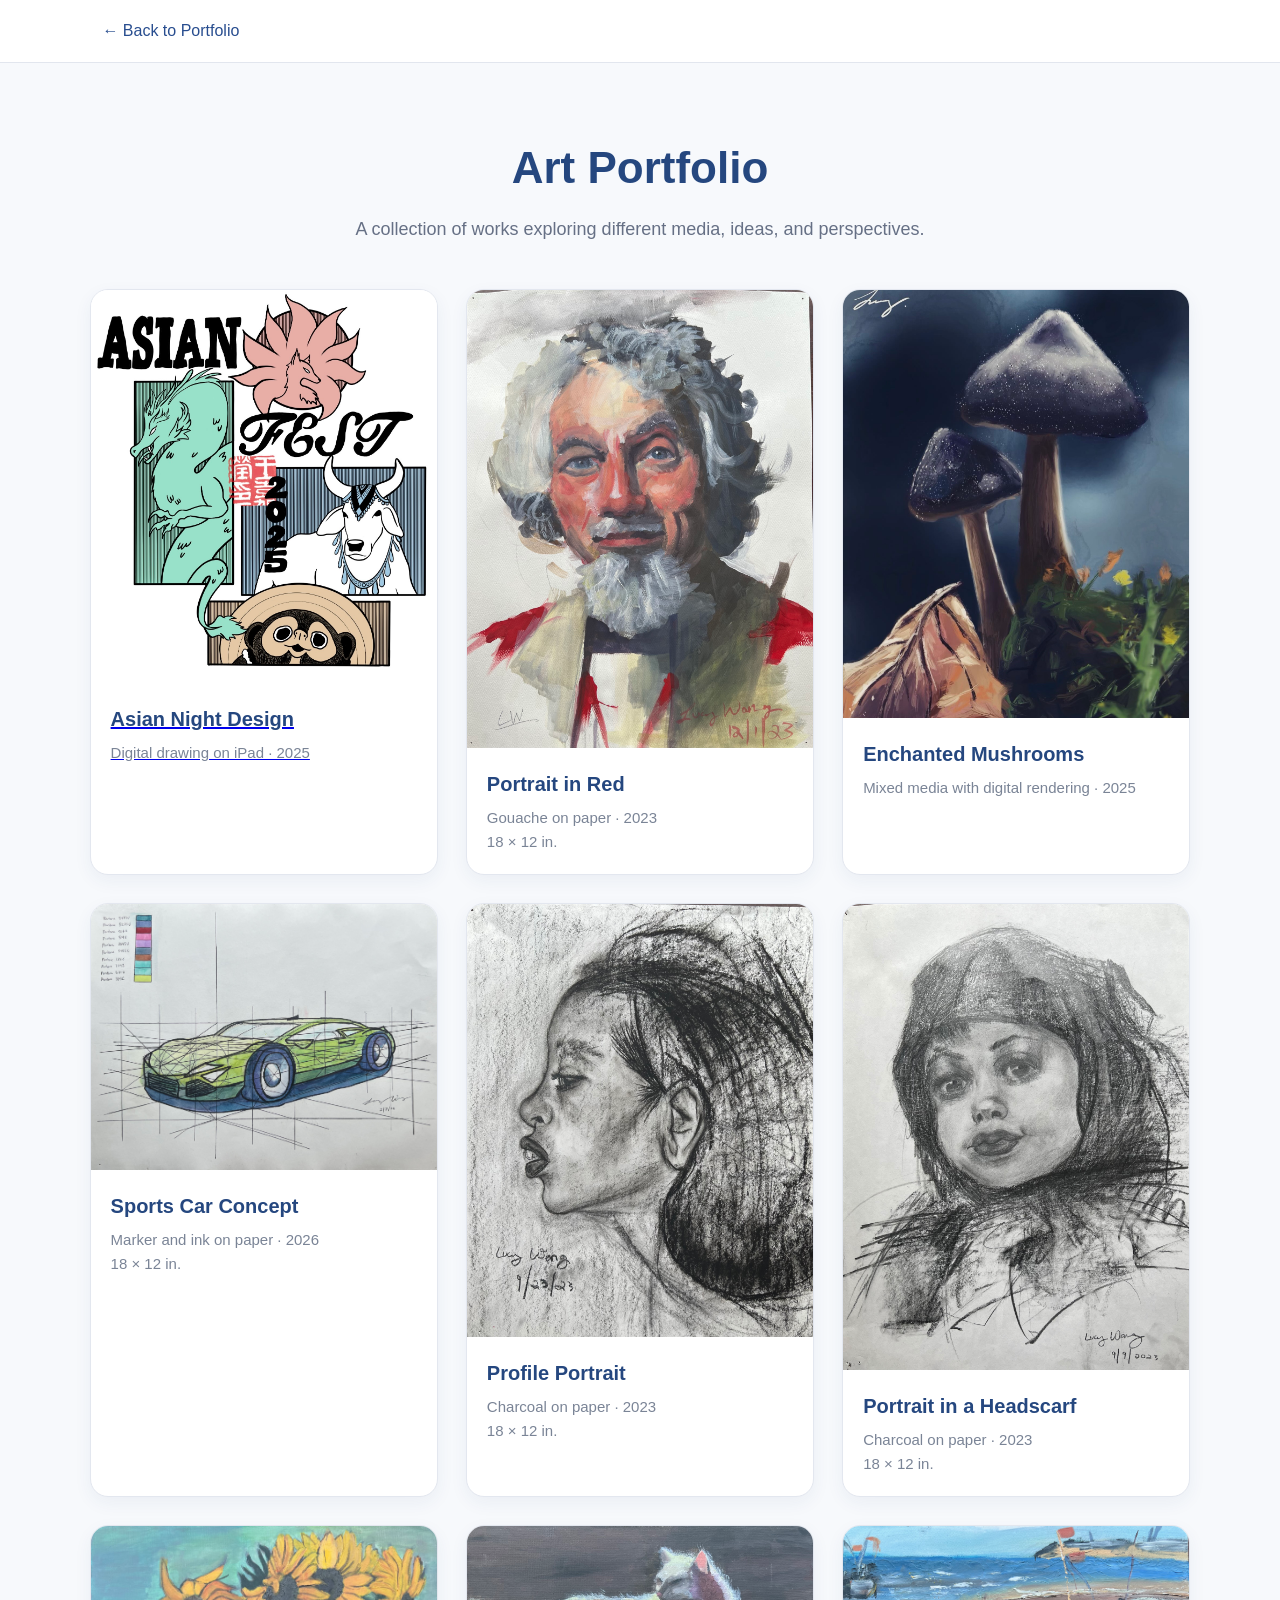
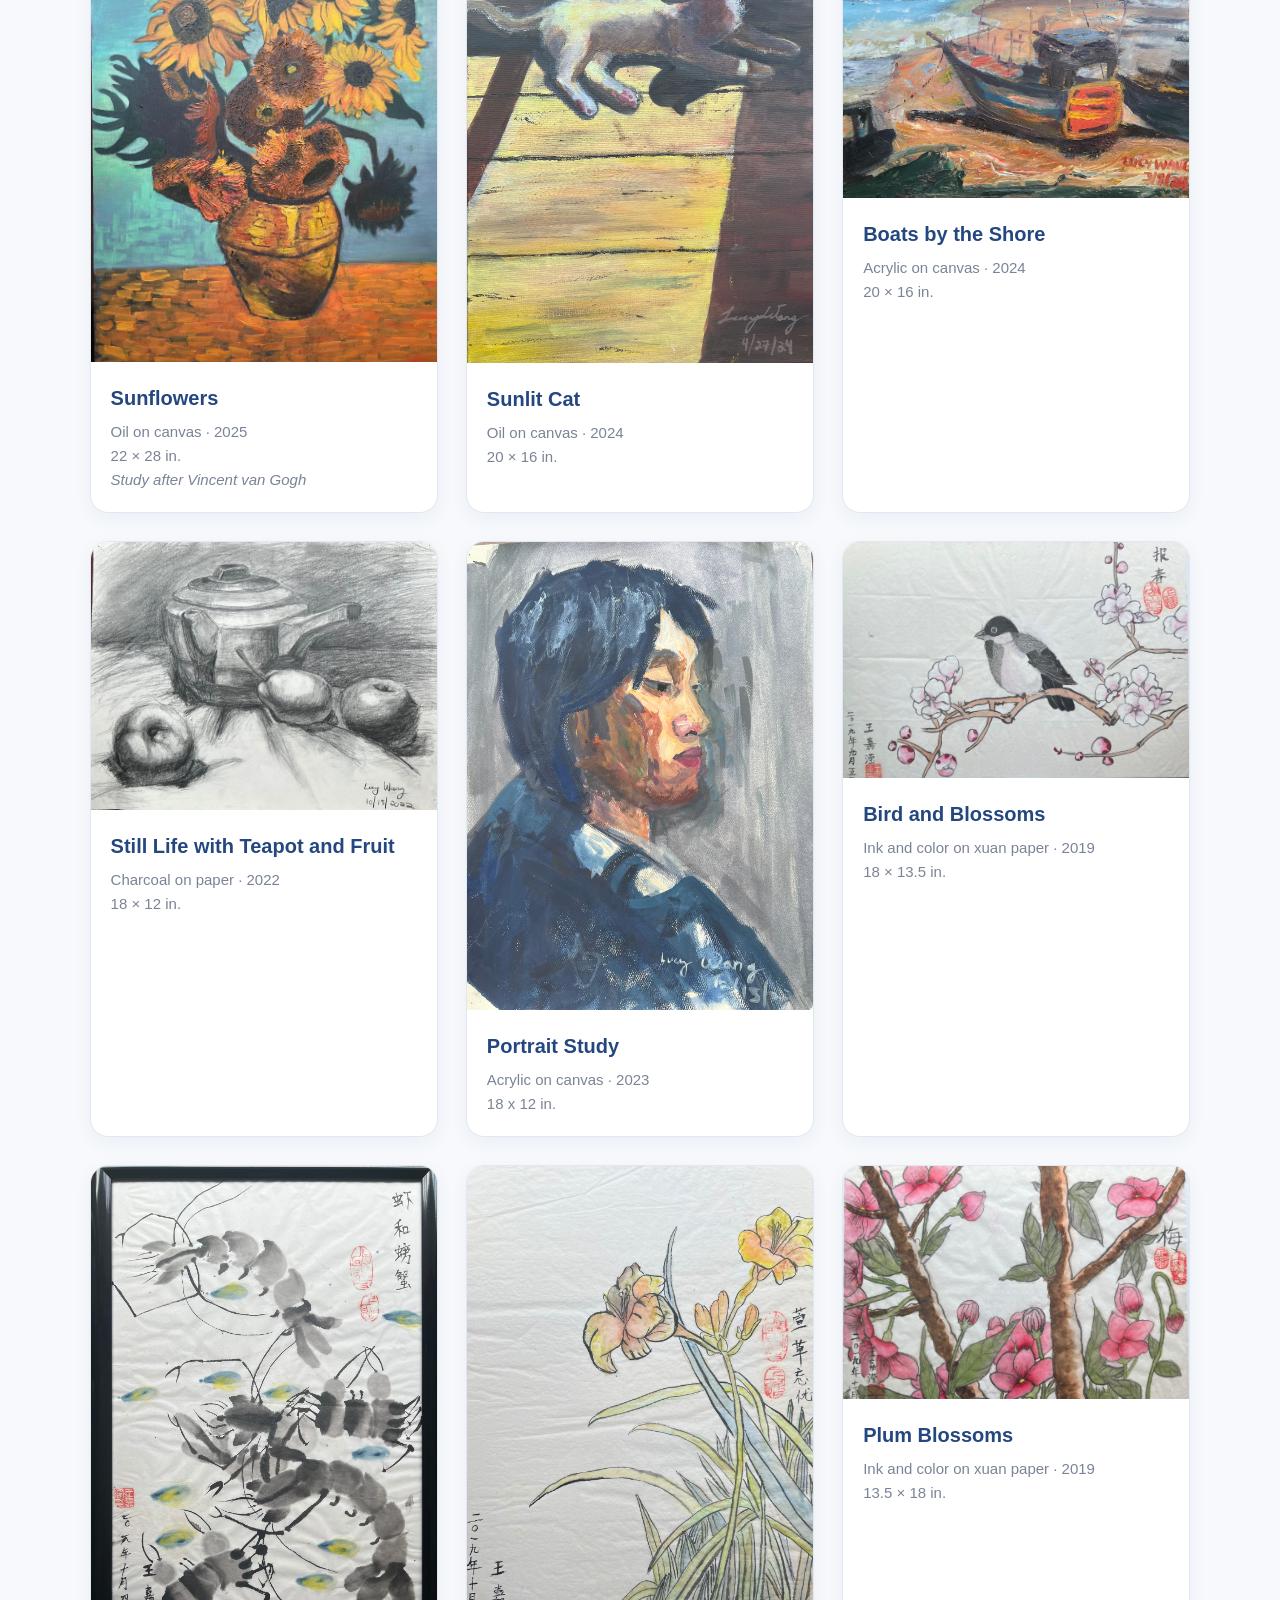
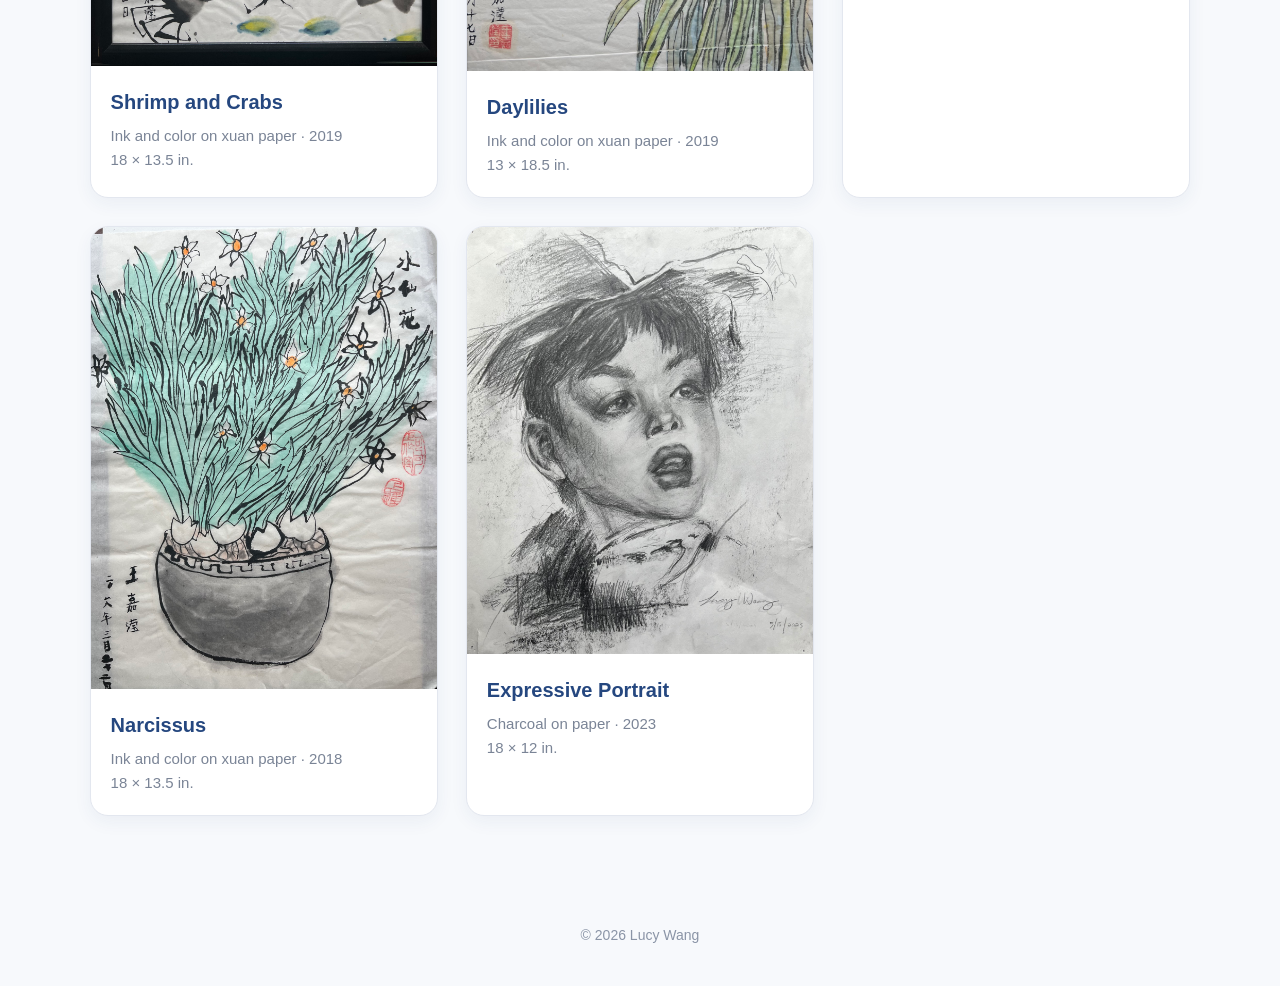
==== commit 664de175: "Update art.html" ====
--- a/art.html
+++ b/art.html
@@ -294,14 +294,7 @@
     
 
     <!-- Artwork 8 -->
-<div class="art-card">
-      <img src="images/art15.jpg" alt="Artwork by Lucy Wang">
-      <div class="art-info">
-        <h3>Purple Hibiscus</h3>
-<p>Watercolor on paper · 2023</p>
-<p>12 × 18 in.</p>
-      </div>
-</div>
+
 
   
     <!-- Artwork 9 -->
@@ -339,15 +332,7 @@
   
 
     <!-- Artwork 12 -->
-<div class="art-card">
-      <img src="images/art19.jpg" alt="Artwork by Lucy Wang">
-      <div class="art-info">
-        <h3>Still Life with Flowers</h3>
-<p>Charcoal and colored pencil on paper · 2023</p>
-<p>18 × 12 in.</p>
-
-      </div>
-  </div>  
+
     
     <!-- Artwork 13 -->
  <div class="art-card">
@@ -383,14 +368,7 @@
 
 
     <!-- Artwork 16 -->
-<div class="art-card">
-      <img src="images/art12.jpg" alt="Artwork by Lucy Wang">
-      <div class="art-info">
-        <h3>Grapes</h3>
-<p>Ink and color on xuan paper · 2020</p>
-<p>13 × 18.5 in.</p>
-      </div>
-</div>
+
     
     <!-- Artwork 17 -->
  <div class="art-card">
@@ -434,14 +412,7 @@
    
    
     <!-- Artwork 21 -->
-    <div class="art-card">
-      <img src="images/xxxxxxxx" alt="Artwork by Lucy Wang">
-      <div class="art-info">
-        <h3>xxxxxxxxxxxx</h3>
-<p>Oil on canvas · 2026</p>
-<p>22 × 28 in.</p>
-      </div>
-    </div>
+    
 
   </section>
 
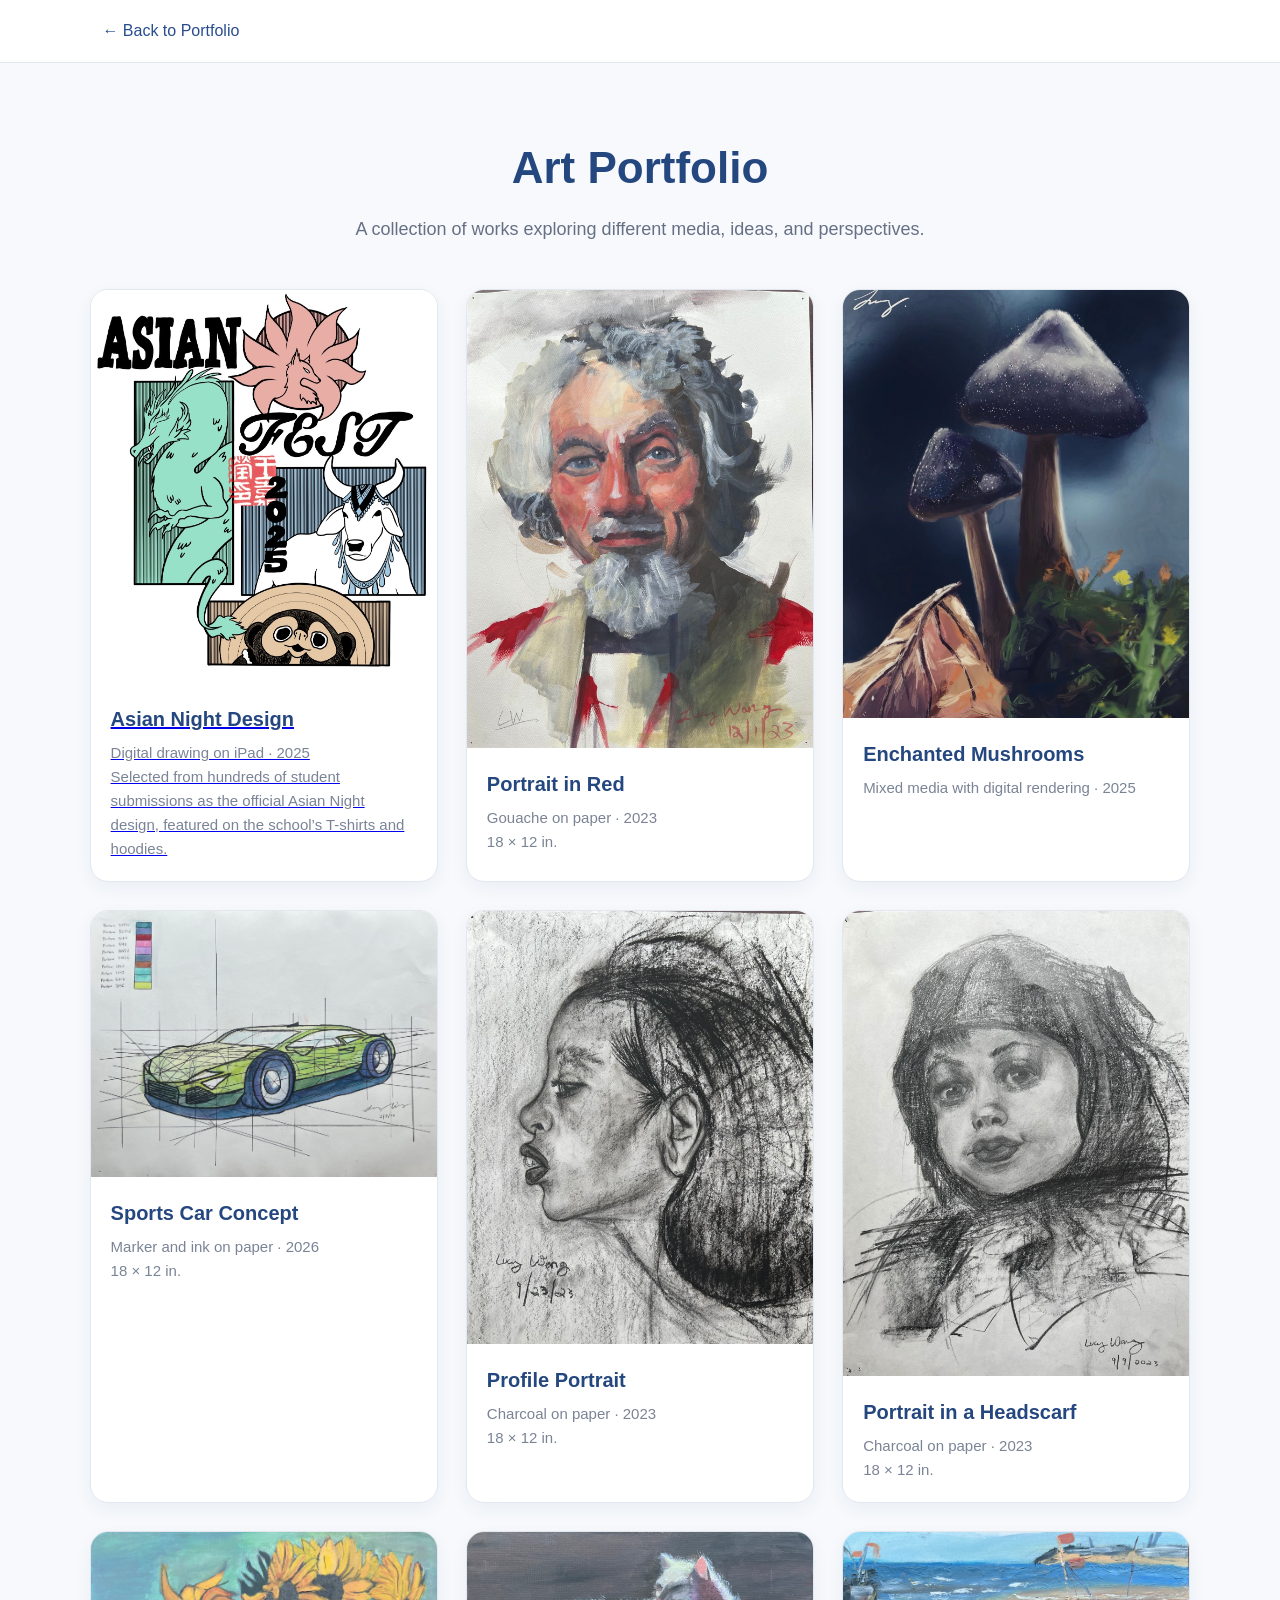
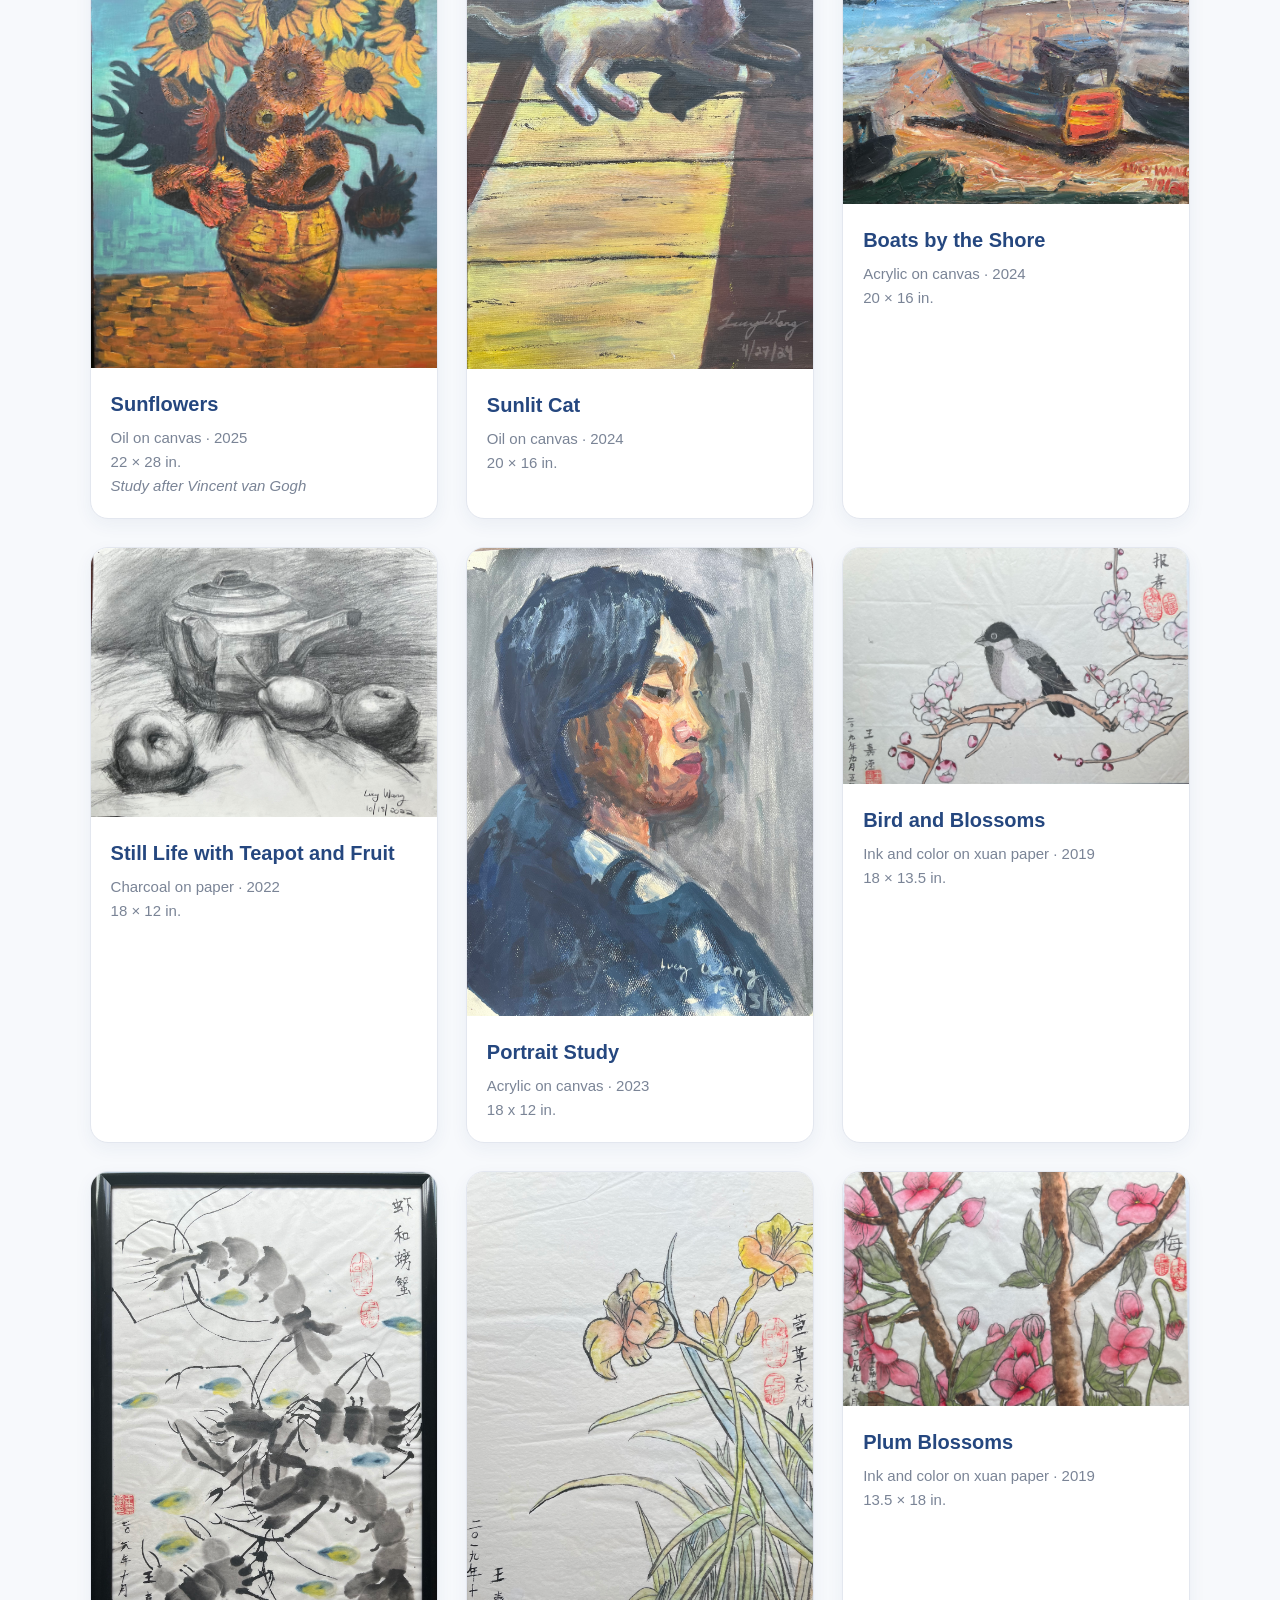
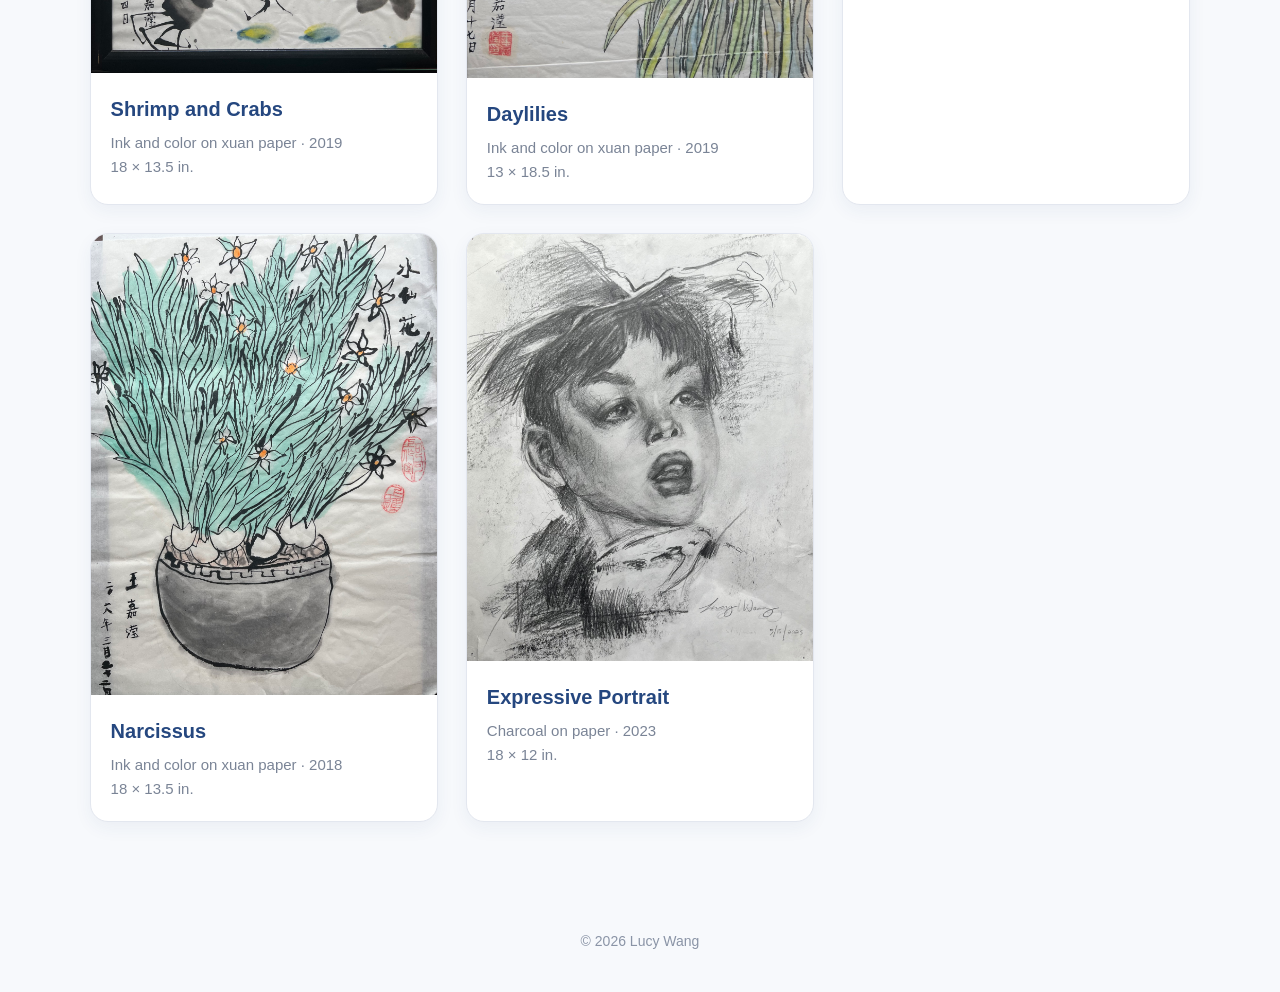
==== commit af178b8c: "Update art.html" ====
--- a/art.html
+++ b/art.html
@@ -225,6 +225,9 @@
   <div class="art-info">
     <h3>Asian Night Design</h3>
     <p>Digital drawing on iPad · 2025</p>
+    <p class="art-note">
+  Selected from hundreds of student submissions as the official Asian Night design, featured on the school’s T-shirts and hoodies.
+</p>
   </div>
 </a>
     
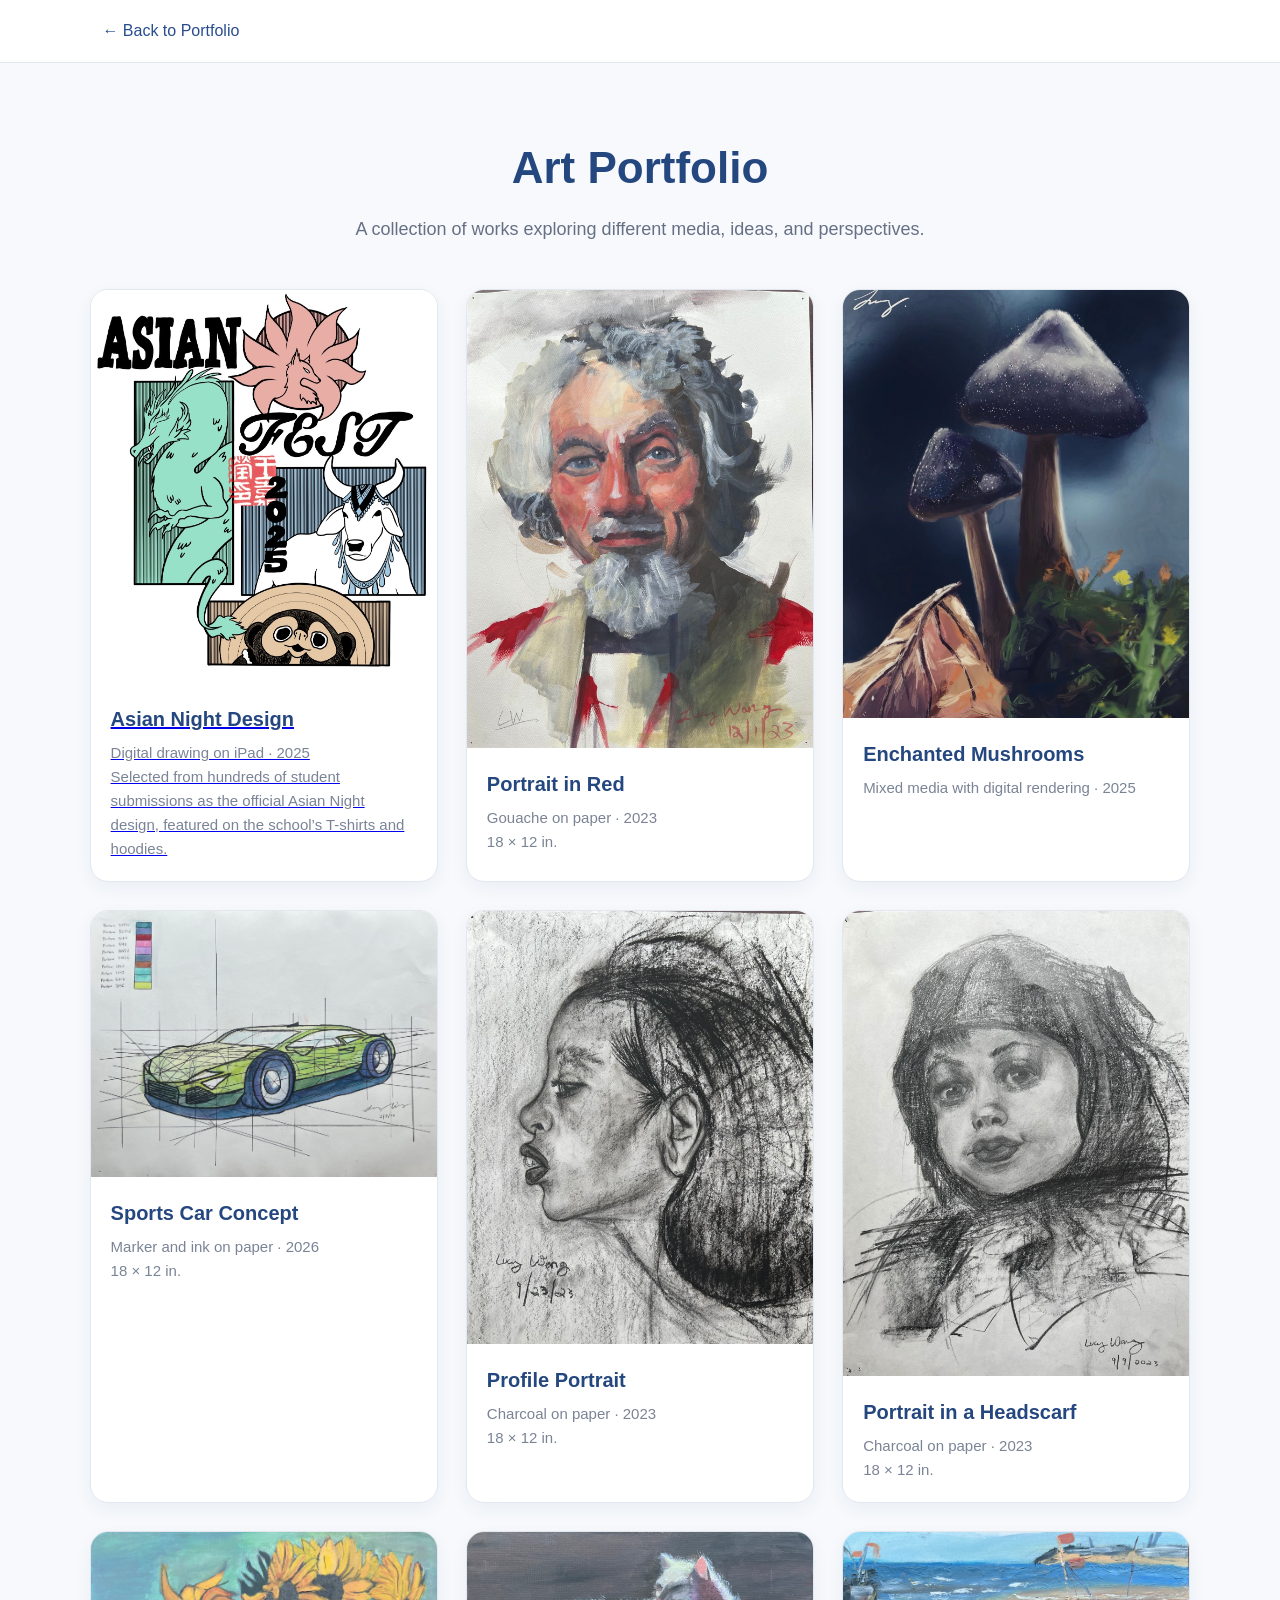
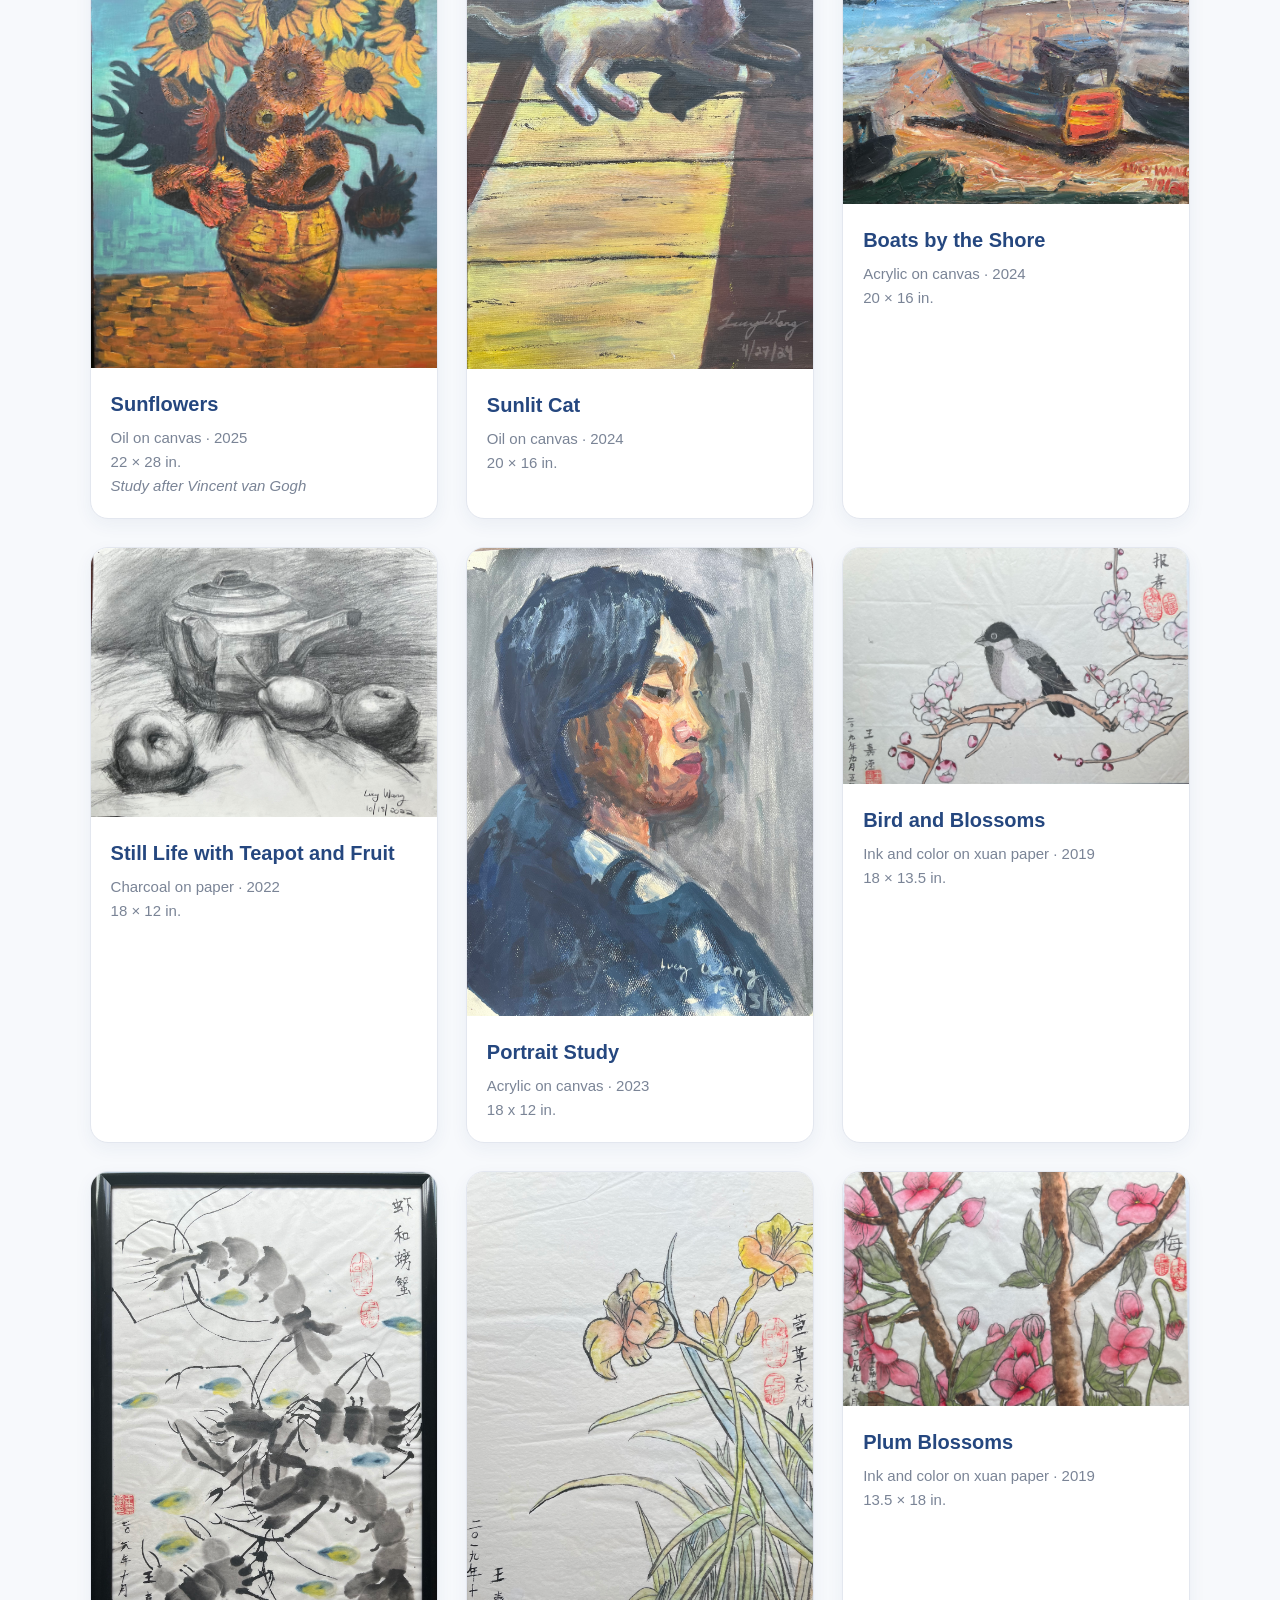
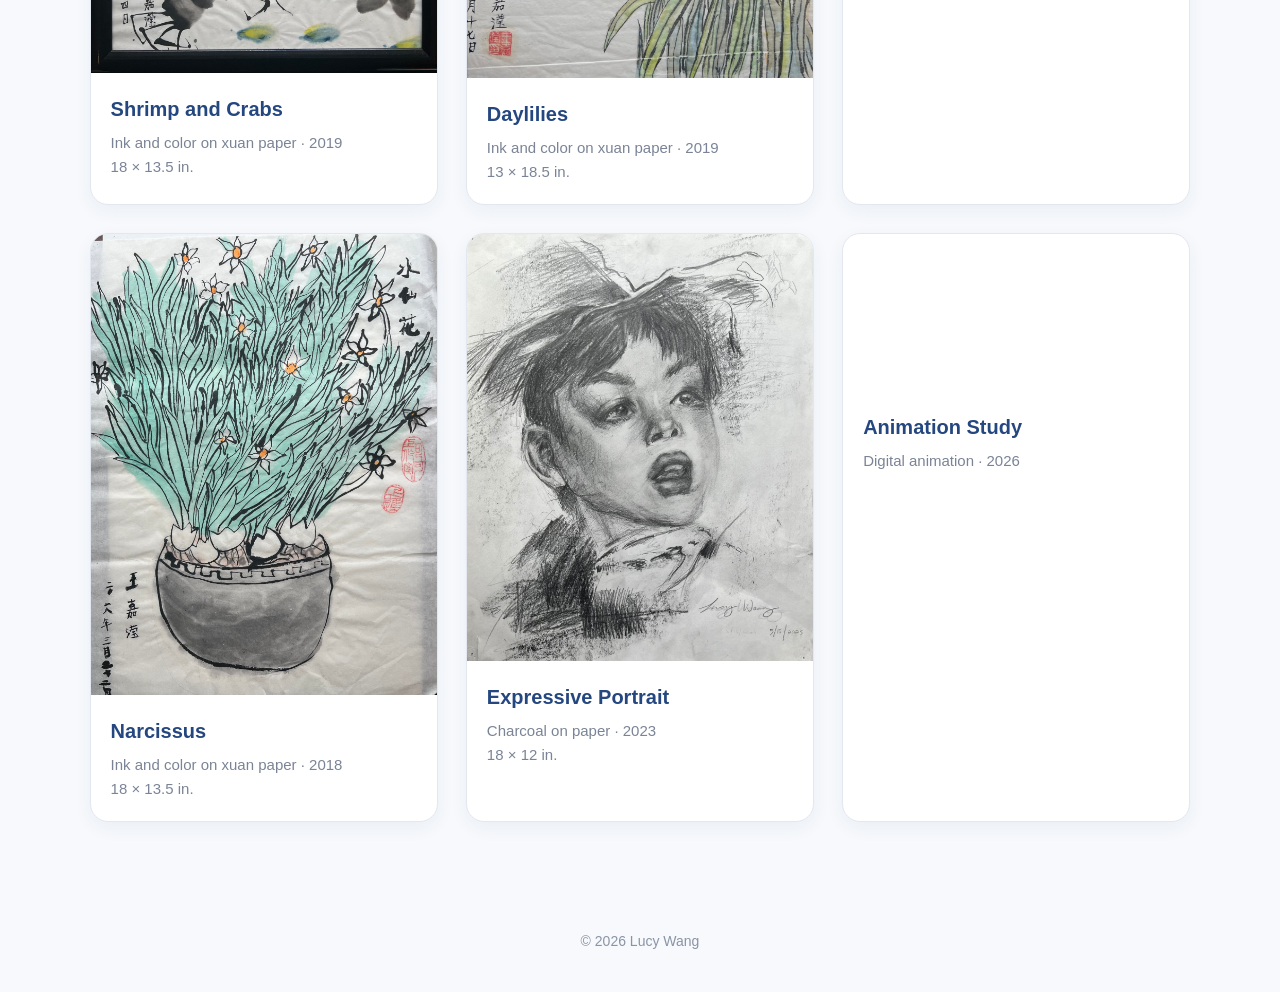
==== commit fdce3818: "Update art.html" ====
--- a/art.html
+++ b/art.html
@@ -413,9 +413,20 @@
       </div>
     </div>    
    
-   
+
     <!-- Artwork 21 -->
-    
+<div class="art-card">
+  <video class="art-video" autoplay loop muted playsinline>
+    <source src="images/Untitled_Artwork.mp4" type="video/mp4">
+  </video>
+
+  <div class="art-info">
+    <h3>Animation Study</h3>
+    <p>Digital animation · 2026</p>
+  </div>
+</div>
+
+</section>
 
   </section>
 
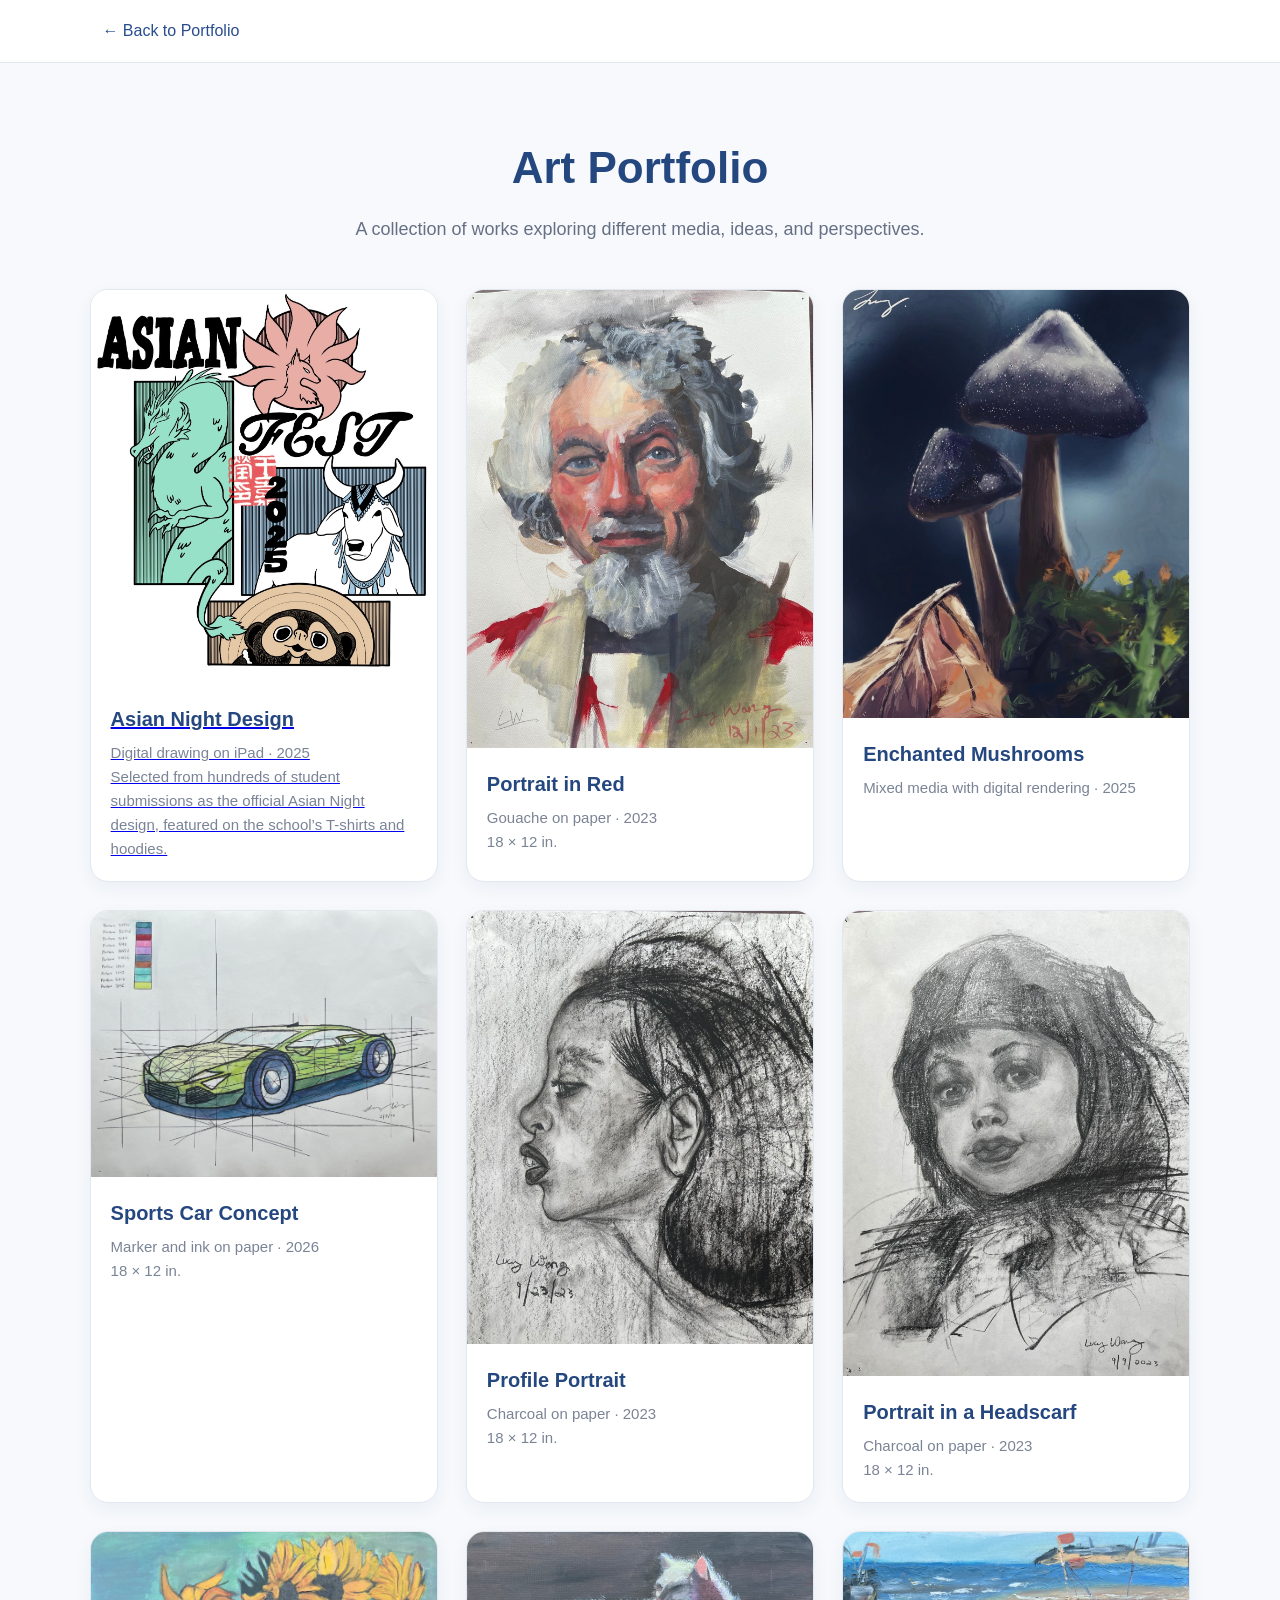
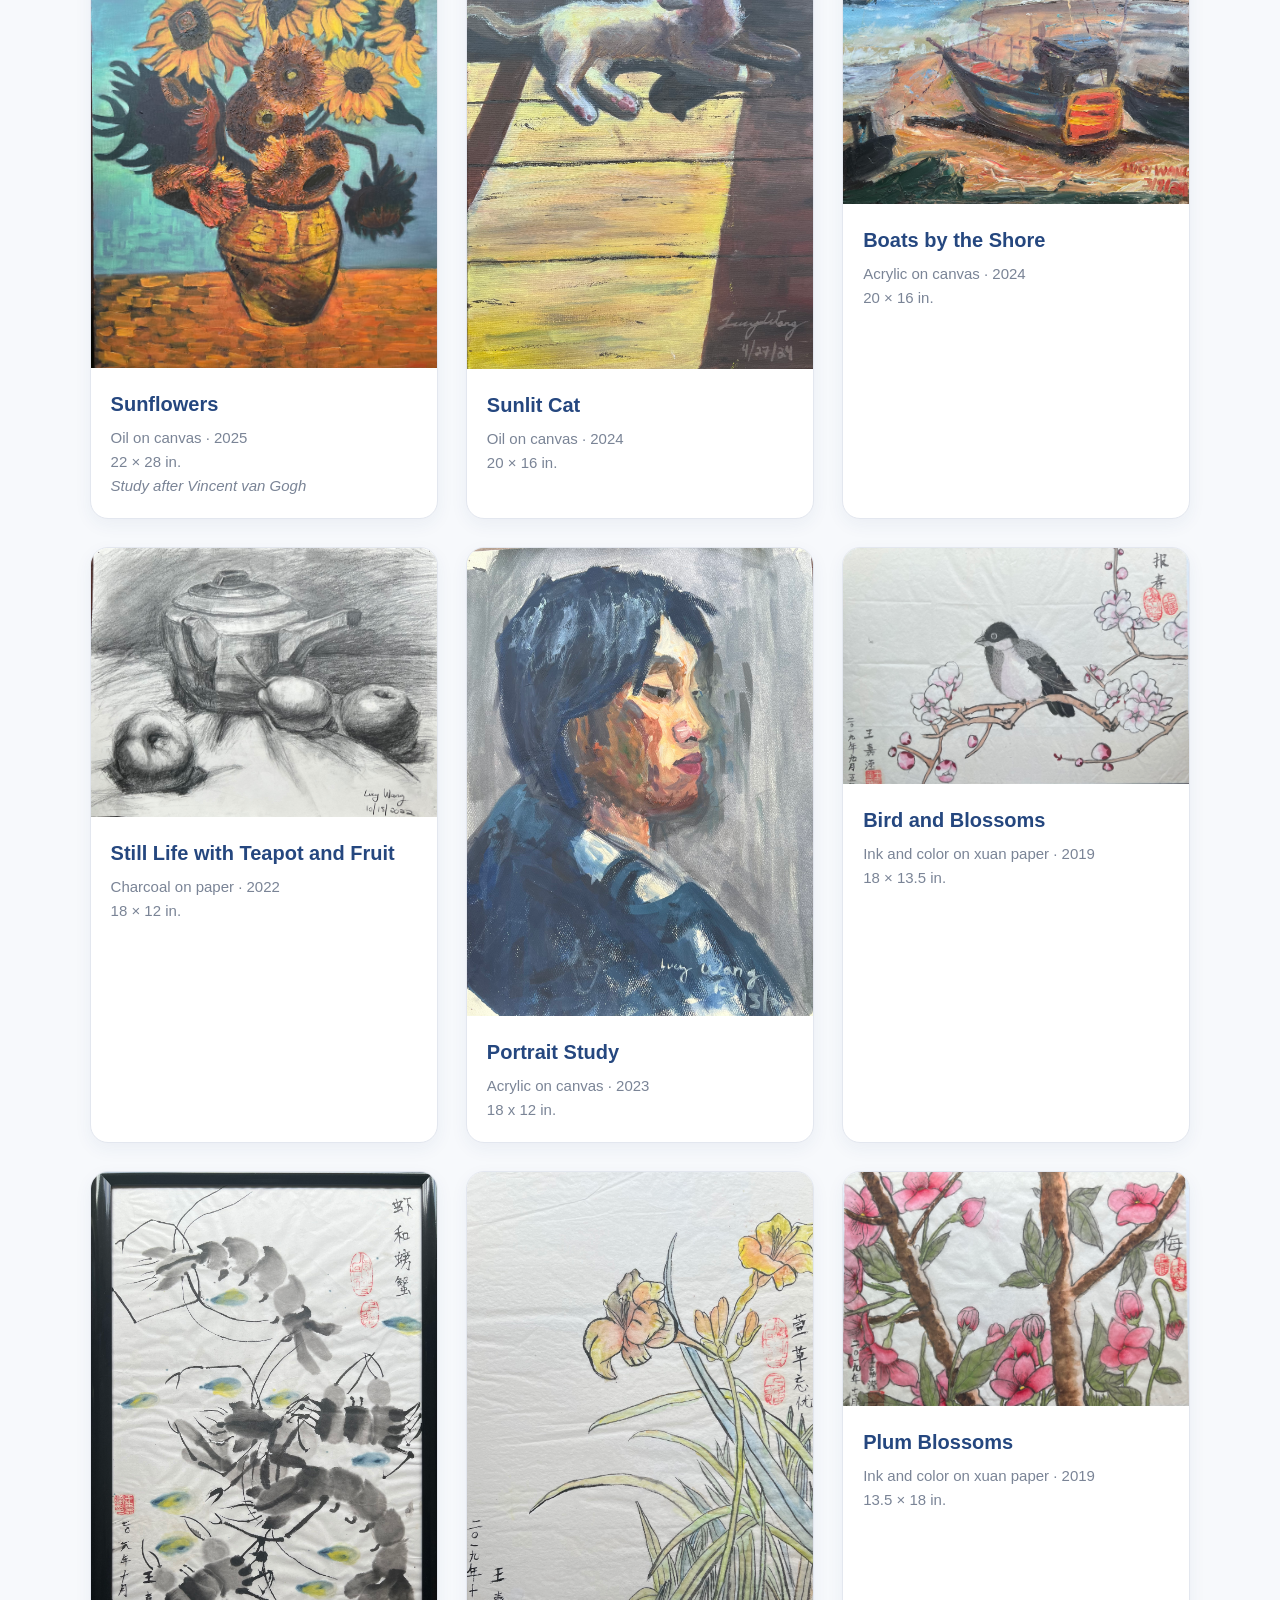
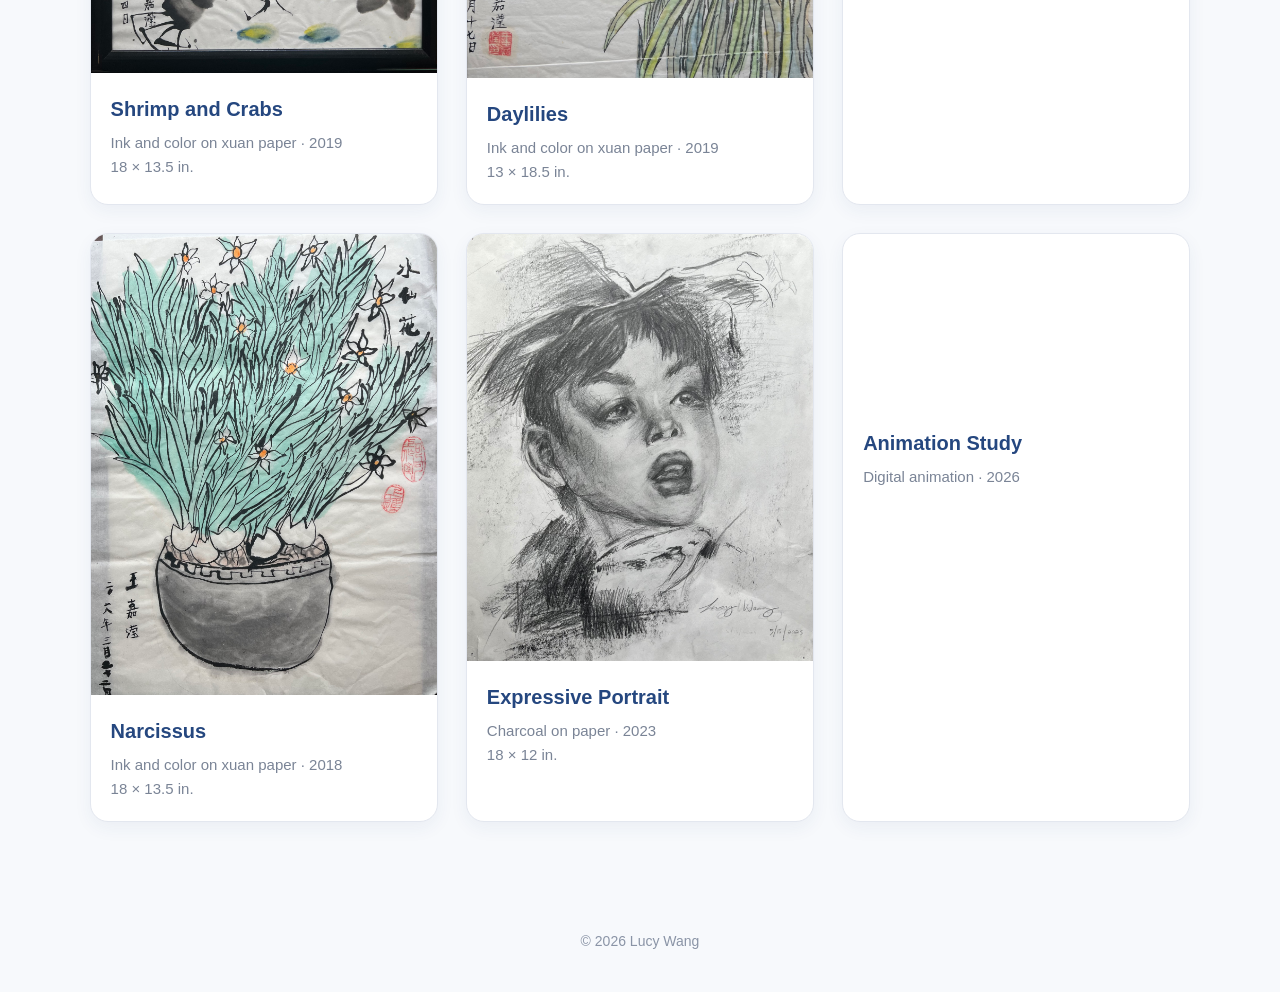
==== commit f19b9f76: "Update art.html" ====
--- a/art.html
+++ b/art.html
@@ -197,6 +197,11 @@
     cursor: pointer;
     z-index: 10000;
 }
+    .art-video {
+    width: 100%;
+    height: auto;
+    display: block;
+}
   </style>
 </head>
 
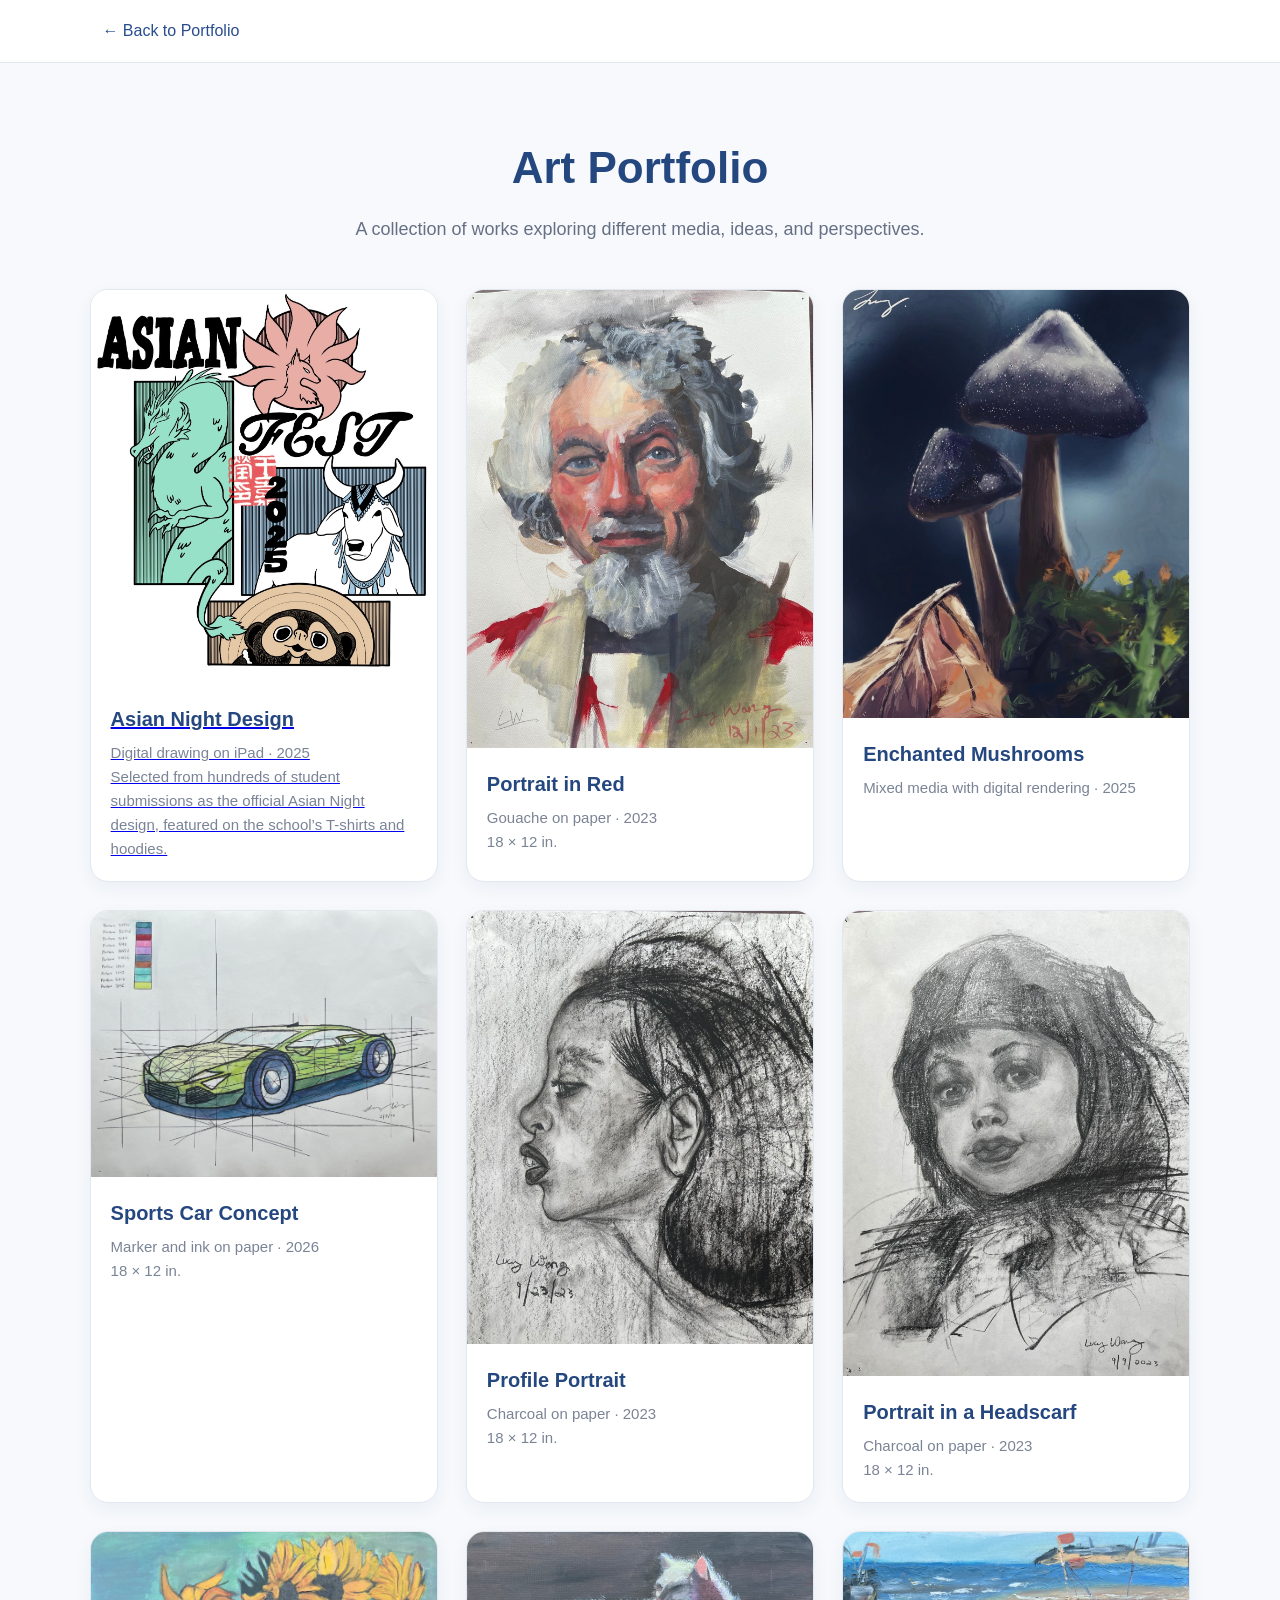
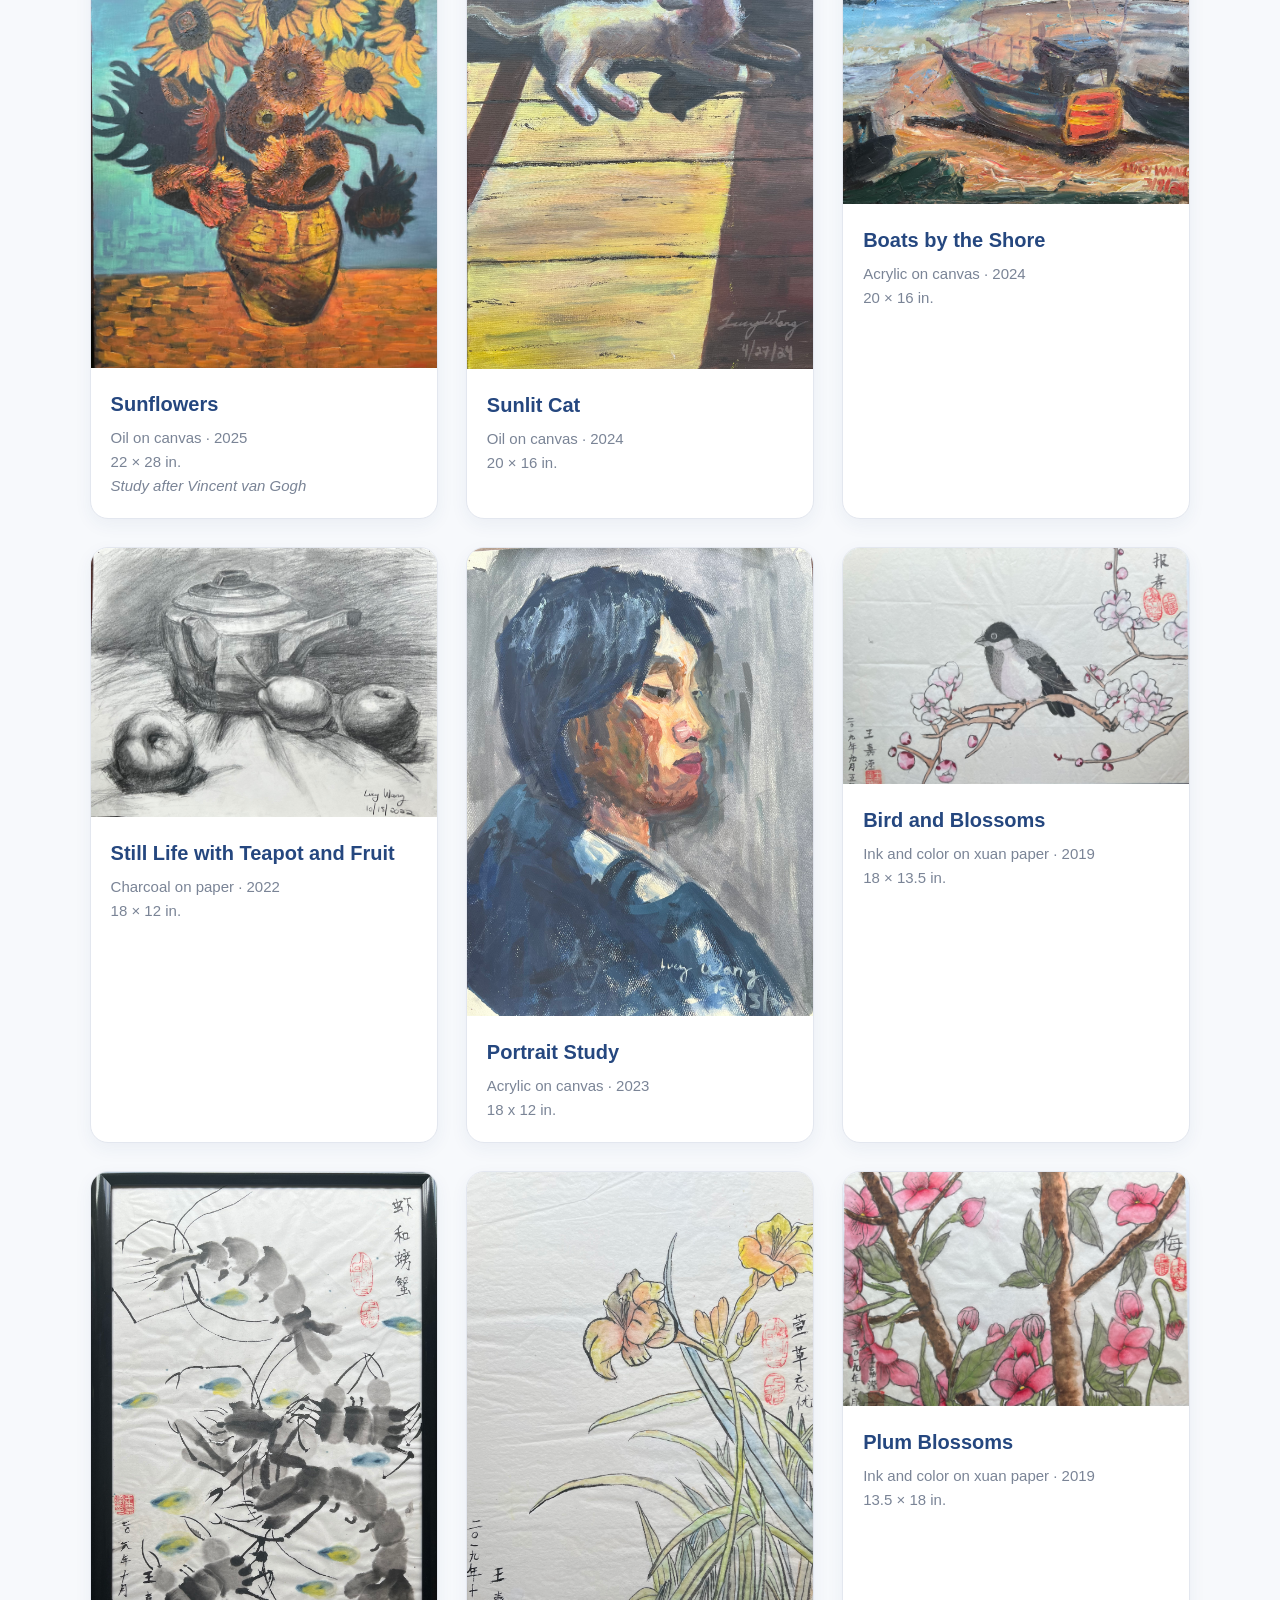
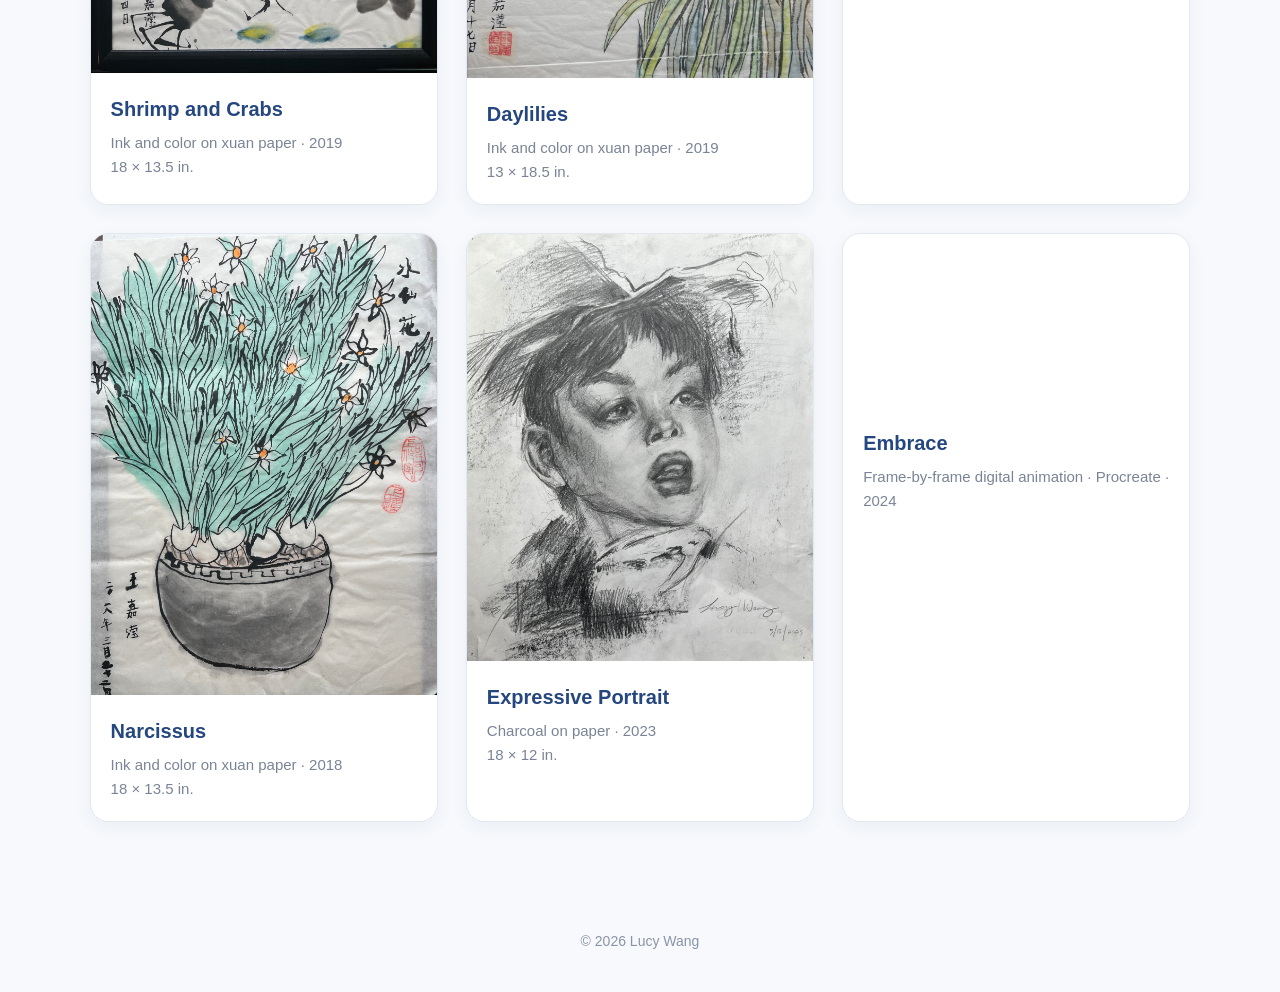
==== commit e5f45497: "Update art.html" ====
--- a/art.html
+++ b/art.html
@@ -426,8 +426,8 @@
   </video>
 
   <div class="art-info">
-    <h3>Animation Study</h3>
-    <p>Digital animation · 2026</p>
+     <h3>Embrace</h3>
+    <p>Frame-by-frame digital animation · Procreate · 2024</p>
   </div>
 </div>
 
